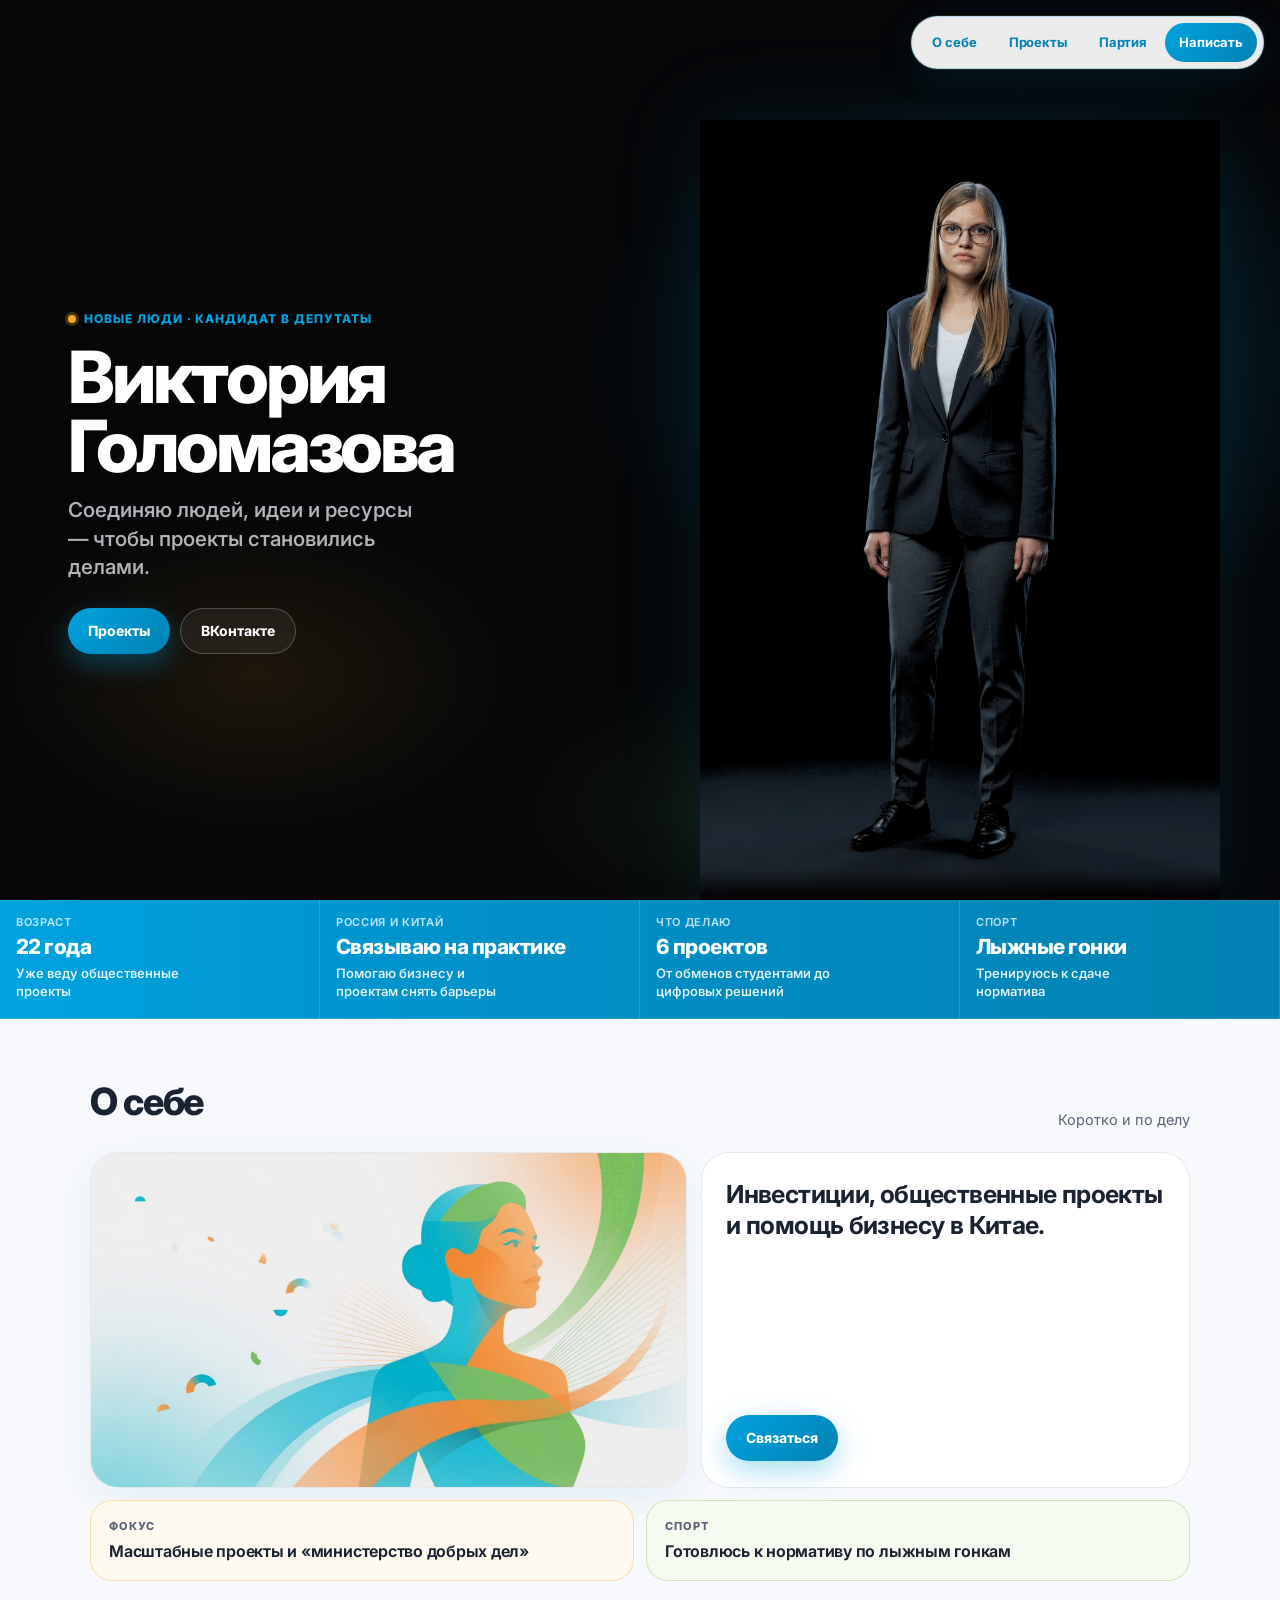
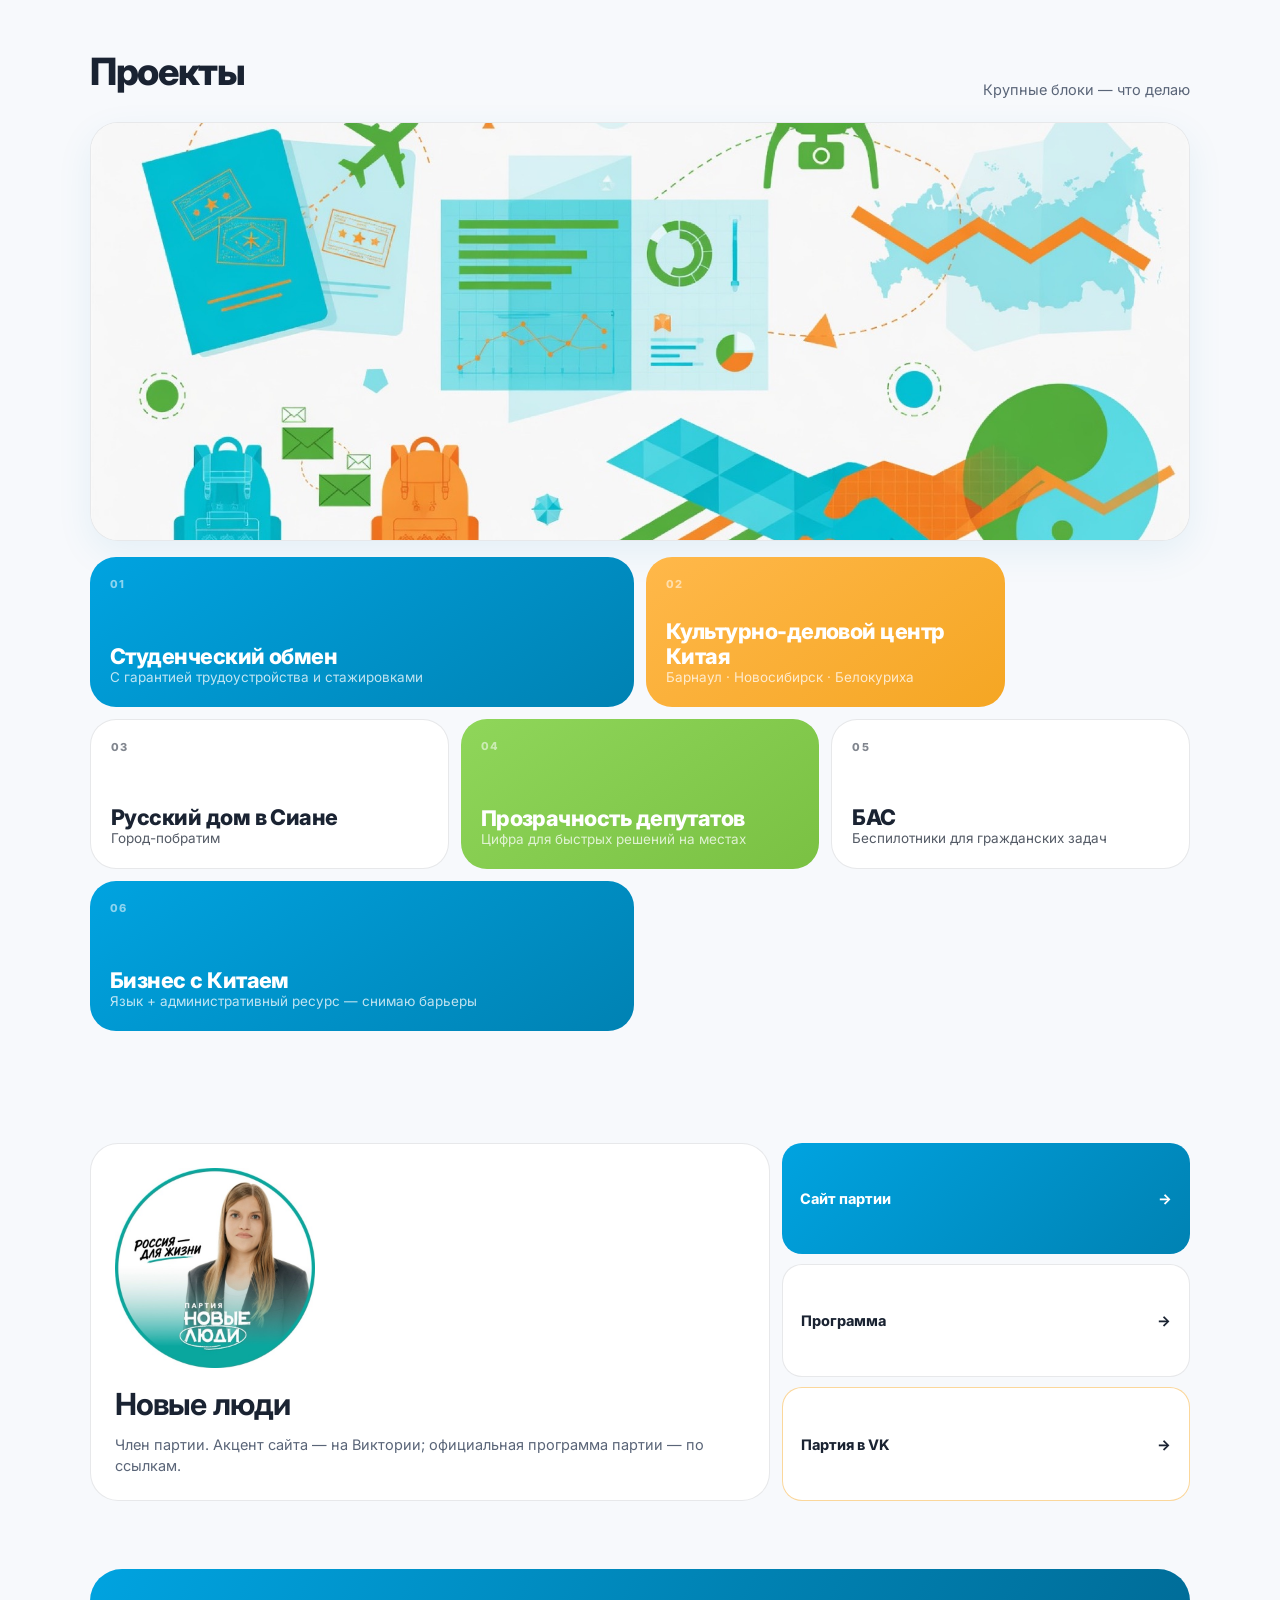
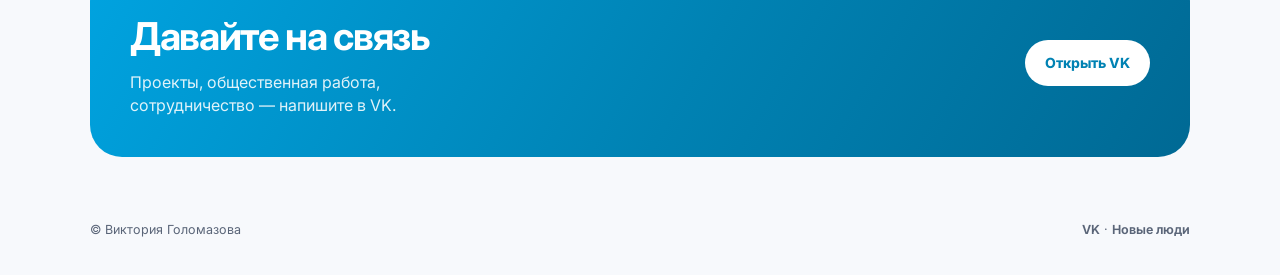
==== index.html @ 037d5257 "Replace AI portrait with real cropped photo on black Use the original studio shot, cut to upper body" ====
<!DOCTYPE html>
<html lang="ru">
<head>
  <meta charset="UTF-8" />
  <meta name="viewport" content="width=device-width, initial-scale=1, viewport-fit=cover" />
  <title>Виктория Голомазова</title>
  <meta name="description" content="Виктория Голомазова — общественный деятель, член партии «Новые люди», кандидат в депутаты." />
  <meta name="theme-color" content="#050608" />
  <link rel="canonical" href="https://whitensk1.github.io/golomazova/" />
  <meta property="og:title" content="Виктория Голомазова" />
  <meta property="og:image" content="media/photos/portrait-black.jpg" />
  <link rel="preconnect" href="https://fonts.googleapis.com" />
  <link rel="preconnect" href="https://fonts.gstatic.com" crossorigin />
  <link href="https://fonts.googleapis.com/css2?family=Inter:wght@500;600;700;800&display=swap" rel="stylesheet" />
  <link rel="stylesheet" href="css/styles.css?v=party10" />
</head>
<body>
  <a class="skip" href="#main">К содержанию</a>

  <!-- Меню справа, без фамилии, цвета партии -->
  <nav class="nav" aria-label="Разделы">
    <a href="#about">О себе</a>
    <a href="#projects">Проекты</a>
    <a href="#party">Партия</a>
    <a class="is-accent" href="https://vk.ru/vic_project" target="_blank" rel="noopener">Написать</a>
  </nav>

  <main id="main">
    <section class="hero" id="top">
      <!-- Текст слева -->
      <div class="hero-copy" data-parallax="copy">
        <p class="hero-kicker"><span class="dot" aria-hidden="true"></span> Новые люди · кандидат в депутаты</p>
        <h1>Виктория<br />Голомазова</h1>
        <p class="hero-one">Соединяю людей, идеи и ресурсы — чтобы проекты становились делами.</p>
        <div class="hero-actions">
          <a class="btn btn-primary" href="#projects">Проекты</a>
          <a class="btn btn-ghost" href="https://vk.ru/vic_project" target="_blank" rel="noopener">ВКонтакте</a>
        </div>
      </div>

      <!-- Крупный портрет справа на чёрном -->
      <div class="hero-figure" data-parallax="figure">
        <img
          src="media/photos/portrait-black.jpg?v=real1"
          alt="Виктория Голомазова"
          width="1000"
          height="1023"
          fetchpriority="high"
          decoding="async"
        />
      </div>
    </section>

    <div class="strip" aria-label="Коротко о Виктории">
      <div class="strip-item">
        <span class="strip-label">Возраст</span>
        <b>22 года</b>
        <span>Уже веду общественные проекты</span>
      </div>
      <div class="strip-item">
        <span class="strip-label">Россия и Китай</span>
        <b>Связываю на практике</b>
        <span>Помогаю бизнесу и проектам снять барьеры</span>
      </div>
      <div class="strip-item">
        <span class="strip-label">Что делаю</span>
        <b>6 проектов</b>
        <span>От обменов студентами до цифровых решений</span>
      </div>
      <div class="strip-item">
        <span class="strip-label">Спорт</span>
        <b>Лыжные гонки</b>
        <span>Тренируюсь к сдаче норматива</span>
      </div>
    </div>

    <section class="section" id="about">
      <div class="container">
        <div class="section-head">
          <h2>О себе</h2>
          <p>Коротко и по делу</p>
        </div>
        <div class="about-grid">
          <div class="about-visual">
            <img src="media/illustrations/about.jpg?v=2" alt="" width="1600" height="900" loading="lazy" decoding="async" />
          </div>
          <div class="about-main">
            <p>Инвестиции, общественные проекты и помощь бизнесу в Китае.</p>
            <a class="btn btn-primary" style="align-self:flex-start" href="#contact">Связаться</a>
          </div>
        </div>
        <div class="about-side">
          <div class="pill-card orange">
            <h3>Фокус</h3>
            <p>Масштабные проекты и «министерство добрых дел»</p>
          </div>
          <div class="pill-card green">
            <h3>Спорт</h3>
            <p>Готовлюсь к нормативу по лыжным гонкам</p>
          </div>
        </div>
      </div>
    </section>

    <section class="section" id="projects" style="padding-top:8px">
      <div class="container">
        <div class="section-head">
          <h2>Проекты</h2>
          <p>Крупные блоки — что делаю</p>
        </div>
        <div class="projects-visual">
          <img src="media/illustrations/projects.jpg?v=2" alt="" width="1600" height="700" loading="lazy" decoding="async" />
        </div>
        <div class="bento">
          <article class="tile wide blue">
            <div class="n">01</div>
            <div>
              <h3>Студенческий обмен</h3>
              <p>С гарантией трудоустройства и стажировками</p>
            </div>
          </article>
          <article class="tile orange">
            <div class="n">02</div>
            <div>
              <h3>Культурно-деловой центр Китая</h3>
              <p>Барнаул · Новосибирск · Белокуриха</p>
            </div>
          </article>
          <article class="tile">
            <div class="n">03</div>
            <div>
              <h3>Русский дом в Сиане</h3>
              <p>Город-побратим</p>
            </div>
          </article>
          <article class="tile green">
            <div class="n">04</div>
            <div>
              <h3>Прозрачность депутатов</h3>
              <p>Цифра для быстрых решений на местах</p>
            </div>
          </article>
          <article class="tile">
            <div class="n">05</div>
            <div>
              <h3>БАС</h3>
              <p>Беспилотники для гражданских задач</p>
            </div>
          </article>
          <article class="tile wide blue">
            <div class="n">06</div>
            <div>
              <h3>Бизнес с Китаем</h3>
              <p>Язык + административный ресурс — снимаю барьеры</p>
            </div>
          </article>
        </div>
      </div>
    </section>

    <section class="section" id="party">
      <div class="container party-row">
        <div class="party-card">
          <img class="party-logo" src="media/brand/newpeople-logo.jpg" alt="Логотип партии «Новые люди»" width="280" height="160" loading="lazy" />
          <h2>Новые люди</h2>
          <p>Член партии. Акцент сайта — на Виктории; официальная программа партии — по ссылкам.</p>
        </div>
        <div class="party-links">
          <a href="https://newpeople.ru/" target="_blank" rel="noopener">Сайт партии <span>→</span></a>
          <a class="soft" href="https://newpeople.ru/program" target="_blank" rel="noopener">Программа <span>→</span></a>
          <a class="soft orange-edge" href="https://vk.ru/party.newpeople" target="_blank" rel="noopener">Партия в VK <span>→</span></a>
        </div>
      </div>
    </section>

    <section class="contact" id="contact">
      <div class="container">
        <div class="contact-card">
          <div>
            <h2>Давайте на связь</h2>
            <p>Проекты, общественная работа, сотрудничество — напишите в VK.</p>
          </div>
          <a class="btn btn-ghost" href="https://vk.ru/vic_project" target="_blank" rel="noopener">Открыть VK</a>
        </div>
      </div>
    </section>
  </main>

  <footer class="foot">
    <div class="foot-inner">
      <div>© Виктория Голомазова</div>
      <div>
        <a href="https://vk.ru/vic_project" target="_blank" rel="noopener">VK</a>
        ·
        <a href="https://newpeople.ru/" target="_blank" rel="noopener">Новые люди</a>
      </div>
    </div>
  </footer>

  <script src="js/parallax.js?v=1" defer></script>
</body>
</html>
---- css/styles.css ----
/* Victoria Golomazova — New People colors, object hero + parallax */
:root {
  --np-blue: #00a3e0;
  --np-blue-deep: #0082b3;
  --np-orange: #f5a623;
  --np-green: #7ac143;
  --np-ink: #1a2332;
  --bg: #f7f9fc;
  --surface: #ffffff;
  --muted: #5a6578;
  --line: rgba(26, 35, 50, 0.1);
  --font: "Inter", system-ui, -apple-system, sans-serif;
  --ease: cubic-bezier(0.22, 1, 0.36, 1);
  --max: 1100px;
  --hero-max: 1200px;   /* после этой ширины hero-контент не растягивается */
  --portrait-w: 560px;  /* потолок портрета — крупный поясной кадр справа */
  --hero-ink: #f4f7fb;
  --hero-muted: rgba(244, 247, 251, 0.72);
  --nav-h: 56px;
}

* { box-sizing: border-box; }
html { scroll-behavior: auto; }
body {
  margin: 0;
  font-family: var(--font);
  color: var(--np-ink);
  background: var(--bg);
  line-height: 1.45;
  -webkit-font-smoothing: antialiased;
  overflow-x: hidden;
}
a { color: inherit; text-decoration: none; }
img { display: block; max-width: 100%; }
button { font: inherit; border: 0; background: none; cursor: pointer; }

.skip {
  position: absolute; left: -9999px; z-index: 100;
  padding: 10px 14px; background: #000; color: #fff;
}
.skip:focus { left: 8px; top: 8px; }

/* —— Nav: right-floating, party colors, no surname —— */
.nav {
  position: fixed;
  top: max(16px, env(safe-area-inset-top));
  right: max(16px, env(safe-area-inset-right));
  left: auto;
  z-index: 60;
  display: flex;
  align-items: center;
  gap: 4px;
  padding: 6px;
  border-radius: 999px;
  background: rgba(255, 255, 255, 0.92);
  border: 1px solid rgba(0, 163, 224, 0.25);
  box-shadow:
    0 10px 36px rgba(0, 130, 179, 0.14),
    0 0 0 1px rgba(245, 166, 35, 0.12);
  backdrop-filter: blur(14px);
  -webkit-backdrop-filter: blur(14px);
}
.nav a {
  font-size: 13px;
  font-weight: 700;
  letter-spacing: -0.01em;
  padding: 10px 14px;
  border-radius: 999px;
  color: var(--np-blue-deep);
  transition: background 0.2s, color 0.2s;
}
.nav a:hover {
  background: rgba(0, 163, 224, 0.12);
  color: var(--np-ink);
}
.nav a.is-accent {
  background: linear-gradient(135deg, var(--np-blue) 0%, var(--np-blue-deep) 100%);
  color: #fff;
}
.nav a.is-accent:hover { filter: brightness(1.05); color: #fff; }
@media (max-width: 520px) {
  .nav { right: 10px; left: 10px; justify-content: center; }
  .nav a { padding: 10px 12px; font-size: 12.5px; }
}

/* —— Hero: text LEFT + large black-studio portrait RIGHT —— */
.hero {
  position: relative;
  min-height: 100svh;
  min-height: 100dvh;
  display: grid;
  grid-template-columns: minmax(0, 1fr) minmax(0, var(--portrait-w));
  grid-template-areas: "copy figure";
  align-items: end;
  column-gap: clamp(16px, 3vw, 40px);
  padding-top: calc(var(--nav-h) + 28px);
  padding-bottom: 0;
  padding-left: max(
    20px,
    env(safe-area-inset-left),
    calc((100vw - var(--hero-max)) / 2 + 28px)
  );
  padding-right: max(
    0px,
    env(safe-area-inset-right),
    calc((100vw - var(--hero-max)) / 2)
  );
  overflow: hidden;
  color: var(--hero-ink);
  background:
    radial-gradient(ellipse 55% 50% at 78% 40%, rgba(0, 163, 224, 0.18), transparent 60%),
    radial-gradient(ellipse 40% 35% at 20% 75%, rgba(245, 166, 35, 0.1), transparent 55%),
    radial-gradient(ellipse 35% 30% at 55% 90%, rgba(122, 193, 67, 0.07), transparent 50%),
    #050608;
}
@media (max-width: 860px) {
  .hero {
    grid-template-columns: 1fr;
    grid-template-areas:
      "figure"
      "copy";
    align-items: start;
    min-height: auto;
    padding-top: calc(var(--nav-h) + 20px);
    padding-left: max(16px, env(safe-area-inset-left));
    padding-right: max(16px, env(safe-area-inset-right));
    padding-bottom: 0;
  }
}

.hero-figure {
  grid-area: figure;
  position: relative;
  z-index: 2;
  justify-self: end;
  align-self: end;
  width: var(--portrait-w);
  max-width: 100%;
  will-change: transform;
  pointer-events: none;
}
.hero-figure::before {
  content: "";
  position: absolute;
  left: 50%;
  top: 42%;
  width: 70%;
  height: 55%;
  transform: translate(-50%, -50%);
  background: radial-gradient(ellipse at center, rgba(0, 163, 224, 0.35), transparent 70%);
  filter: blur(28px);
  z-index: -1;
  pointer-events: none;
}
.hero-figure img {
  width: 100%;
  max-width: var(--portrait-w);
  height: auto;
  max-height: min(88svh, 780px);
  object-fit: contain;
  object-position: center bottom;
  filter: drop-shadow(0 0 40px rgba(0, 163, 224, 0.12));
}
@media (max-width: 860px) {
  .hero-figure {
    width: min(440px, 92vw);
    max-width: min(440px, 92vw);
    margin: 0 auto;
    justify-self: center;
  }
  .hero-figure img { max-height: min(58svh, 520px); }
}

.hero-copy {
  grid-area: copy;
  position: relative;
  z-index: 3;
  align-self: center;
  padding: 24px 8px 48px 0;
  will-change: transform, opacity;
  max-width: 460px;
}
@media (max-width: 860px) {
  .hero-copy {
    max-width: none;
    text-align: center;
    margin: 0 auto;
    padding: 8px 8px 28px;
  }
  .hero-actions { justify-content: center; }
}
.hero-kicker {
  margin: 0 0 14px;
  display: inline-flex;
  align-items: center;
  gap: 8px;
  font-size: 12px;
  font-weight: 800;
  letter-spacing: 0.08em;
  text-transform: uppercase;
  color: var(--np-blue);
}
.hero-kicker .dot {
  width: 8px; height: 8px; border-radius: 50%;
  background: var(--np-orange);
  box-shadow: 0 0 0 3px rgba(245, 166, 35, 0.28);
}
.hero h1 {
  margin: 0;
  font-size: clamp(2.7rem, 6.5vw, 4.5rem);
  font-weight: 800;
  letter-spacing: -0.045em;
  line-height: 0.96;
  color: #fff;
}
.hero-one {
  margin: 16px 0 0;
  font-size: clamp(1.05rem, 2.1vw, 1.28rem);
  font-weight: 550;
  line-height: 1.4;
  color: var(--hero-muted);
  max-width: 28ch;
}
@media (max-width: 860px) {
  .hero-one { margin-left: auto; margin-right: auto; }
}
.hero-actions {
  display: flex;
  flex-wrap: wrap;
  gap: 10px;
  margin-top: 26px;
}
.btn {
  display: inline-flex;
  align-items: center;
  justify-content: center;
  min-height: 46px;
  padding: 0 20px;
  border-radius: 999px;
  font-weight: 750;
  font-size: 14px;
}
.btn-primary {
  background: linear-gradient(135deg, var(--np-blue), var(--np-blue-deep));
  color: #fff;
  box-shadow: 0 10px 28px rgba(0, 163, 224, 0.35);
}
.btn-ghost {
  background: rgba(255, 255, 255, 0.06);
  border: 1px solid rgba(255, 255, 255, 0.22);
  color: #fff;
}
.btn-ghost:hover {
  background: rgba(255, 255, 255, 0.12);
}
.btn-orange {
  background: var(--np-orange);
  color: #fff;
}

/* strip */
.strip {
  display: grid;
  grid-template-columns: repeat(4, 1fr);
  background: linear-gradient(90deg, var(--np-blue) 0%, #0090c8 40%, var(--np-blue-deep) 100%);
  color: #fff;
}
@media (max-width: 720px) { .strip { grid-template-columns: 1fr 1fr; } }
.strip-item {
  padding: 16px 16px 18px;
  border-right: 1px solid rgba(255,255,255,0.15);
  border-bottom: 1px solid rgba(255,255,255,0.12);
}
.strip-label {
  display: block;
  font-size: 11px;
  font-weight: 650;
  letter-spacing: 0.06em;
  text-transform: uppercase;
  opacity: 0.72;
  margin-bottom: 6px;
  line-height: 1.2;
}
.strip-item b {
  display: block;
  font-size: clamp(1.05rem, 2.2vw, 1.3rem);
  font-weight: 800;
  letter-spacing: -0.025em;
  line-height: 1.2;
  margin-bottom: 5px;
}
.strip-item > span:not(.strip-label) {
  display: block;
  font-size: 13px;
  opacity: 0.9;
  font-weight: 550;
  line-height: 1.35;
  max-width: 24ch;
}

.section { padding: 56px 0; }
.container { width: min(var(--max), calc(100% - 32px)); margin: 0 auto; }
.section-head {
  display: flex; flex-wrap: wrap; align-items: end;
  justify-content: space-between; gap: 12px; margin-bottom: 22px;
}
.section-head h2 {
  margin: 0;
  font-size: clamp(1.7rem, 4vw, 2.35rem);
  font-weight: 800;
  letter-spacing: -0.035em;
}
.section-head p { margin: 0; color: var(--muted); font-size: 14.5px; max-width: 26ch; }

/* About with illustration */
.about-grid {
  display: grid;
  grid-template-columns: 1.1fr 0.9fr;
  gap: 14px;
  align-items: stretch;
}
@media (max-width: 800px) { .about-grid { grid-template-columns: 1fr; } }
.about-visual {
  border-radius: 28px;
  overflow: hidden;
  border: 1px solid var(--line);
  background: #fff;
  min-height: 280px;
  box-shadow: 0 12px 36px rgba(0, 130, 179, 0.08);
}
.about-visual img {
  width: 100%;
  height: 100%;
  object-fit: cover;
  min-height: 280px;
}
.about-main {
  background: #fff;
  border-radius: 28px;
  padding: 26px 24px;
  border: 1px solid var(--line);
  display: flex;
  flex-direction: column;
  justify-content: space-between;
  gap: 20px;
}
.about-main p {
  margin: 0;
  font-size: clamp(1.2rem, 2.6vw, 1.55rem);
  font-weight: 700;
  letter-spacing: -0.025em;
  line-height: 1.25;
}
.about-side {
  display: grid;
  grid-template-columns: 1fr 1fr;
  gap: 12px;
  margin-top: 12px;
}
@media (max-width: 560px) { .about-side { grid-template-columns: 1fr; } }
.pill-card {
  background: #fff;
  border: 1px solid var(--line);
  border-radius: 22px;
  padding: 18px;
}
.pill-card.orange { border-color: rgba(245, 166, 35, 0.35); background: #fffaf0; }
.pill-card.green { border-color: rgba(122, 193, 67, 0.35); background: #f5fbf0; }
.pill-card h3 {
  margin: 0 0 6px;
  font-size: 11px;
  font-weight: 800;
  letter-spacing: 0.1em;
  text-transform: uppercase;
  color: var(--muted);
}
.pill-card p {
  margin: 0;
  font-size: 1rem;
  font-weight: 650;
  letter-spacing: -0.015em;
  line-height: 1.3;
}

/* Projects */
.projects-visual {
  border-radius: 28px;
  overflow: hidden;
  margin-bottom: 16px;
  border: 1px solid var(--line);
  aspect-ratio: 21 / 8;
  background: #fff;
  box-shadow: 0 12px 36px rgba(0, 130, 179, 0.08);
}
@media (max-width: 640px) {
  .projects-visual { aspect-ratio: 16 / 9; }
}
.projects-visual img {
  width: 100%;
  height: 100%;
  object-fit: cover;
}
.bento {
  display: grid;
  grid-template-columns: repeat(6, 1fr);
  gap: 12px;
}
.tile {
  grid-column: span 2;
  border-radius: 26px;
  padding: 20px;
  background: #fff;
  border: 1px solid var(--line);
  min-height: 150px;
  display: flex;
  flex-direction: column;
  justify-content: space-between;
  gap: 12px;
  transition: transform 0.25s var(--ease), box-shadow 0.25s;
}
.tile:hover {
  transform: translateY(-3px);
  box-shadow: 0 14px 36px rgba(0, 130, 179, 0.1);
}
.tile.wide { grid-column: span 3; }
.tile.blue {
  background: linear-gradient(145deg, var(--np-blue), var(--np-blue-deep));
  color: #fff; border: 0;
}
.tile.orange {
  background: linear-gradient(145deg, #ffb84a, var(--np-orange));
  color: #fff; border: 0;
}
.tile.green {
  background: linear-gradient(145deg, #8fd65a, var(--np-green));
  color: #fff; border: 0;
}
.tile .n {
  font-size: 11px; font-weight: 800; letter-spacing: 0.12em; opacity: 0.55;
}
.tile h3 {
  margin: 0;
  font-size: clamp(1.1rem, 2vw, 1.35rem);
  font-weight: 800;
  letter-spacing: -0.025em;
  line-height: 1.15;
}
.tile p { margin: 0; font-size: 13.5px; opacity: 0.75; line-height: 1.35; }
@media (max-width: 860px) {
  .bento { grid-template-columns: 1fr 1fr; }
  .tile, .tile.wide { grid-column: span 1; }
}
@media (max-width: 520px) {
  .bento { grid-template-columns: 1fr; }
}

/* Party */
.party-row {
  display: grid;
  grid-template-columns: 1.25fr 0.75fr;
  gap: 12px;
}
@media (max-width: 720px) { .party-row { grid-template-columns: 1fr; } }
.party-card {
  background: #fff;
  border-radius: 28px;
  border: 1px solid var(--line);
  padding: 24px;
}
.party-logo {
  width: min(200px, 65%);
  height: auto;
  margin: 0 0 14px;
}
.party-card h2 {
  margin: 0 0 8px;
  font-size: clamp(1.45rem, 3vw, 1.9rem);
  letter-spacing: -0.03em;
}
.party-card p { margin: 0; color: var(--muted); font-size: 14.5px; }
.party-links { display: grid; gap: 10px; }
.party-links a {
  display: flex;
  align-items: center;
  justify-content: space-between;
  padding: 16px 18px;
  border-radius: 20px;
  font-weight: 750;
  font-size: 14.5px;
  background: linear-gradient(135deg, var(--np-blue), var(--np-blue-deep));
  color: #fff;
}
.party-links a.soft {
  background: #fff;
  color: var(--np-ink);
  border: 1px solid var(--line);
}
.party-links a.soft.orange-edge {
  border-color: rgba(245, 166, 35, 0.45);
}

.contact { padding: 12px 0 64px; }
.contact-card {
  border-radius: 32px;
  padding: clamp(26px, 4vw, 40px);
  background: linear-gradient(120deg, var(--np-blue) 0%, var(--np-blue-deep) 55%, #006994 100%);
  color: #fff;
  display: flex;
  flex-wrap: wrap;
  align-items: center;
  justify-content: space-between;
  gap: 16px;
}
.contact-card h2 {
  margin: 0 0 6px;
  font-size: clamp(1.7rem, 3.5vw, 2.4rem);
  letter-spacing: -0.035em;
}
.contact-card p { margin: 0; opacity: 0.88; max-width: 34ch; }
.contact-card .btn-ghost {
  background: #fff;
  color: var(--np-blue-deep);
  border: 0;
}

.foot {
  padding: 0 0 36px;
  color: var(--muted);
  font-size: 12.5px;
}
.foot-inner {
  width: min(var(--max), calc(100% - 32px));
  margin: 0 auto;
  display: flex;
  flex-wrap: wrap;
  gap: 10px 18px;
  justify-content: space-between;
}
.foot a { font-weight: 650; color: var(--muted); }
.foot a:hover { color: var(--np-blue-deep); }
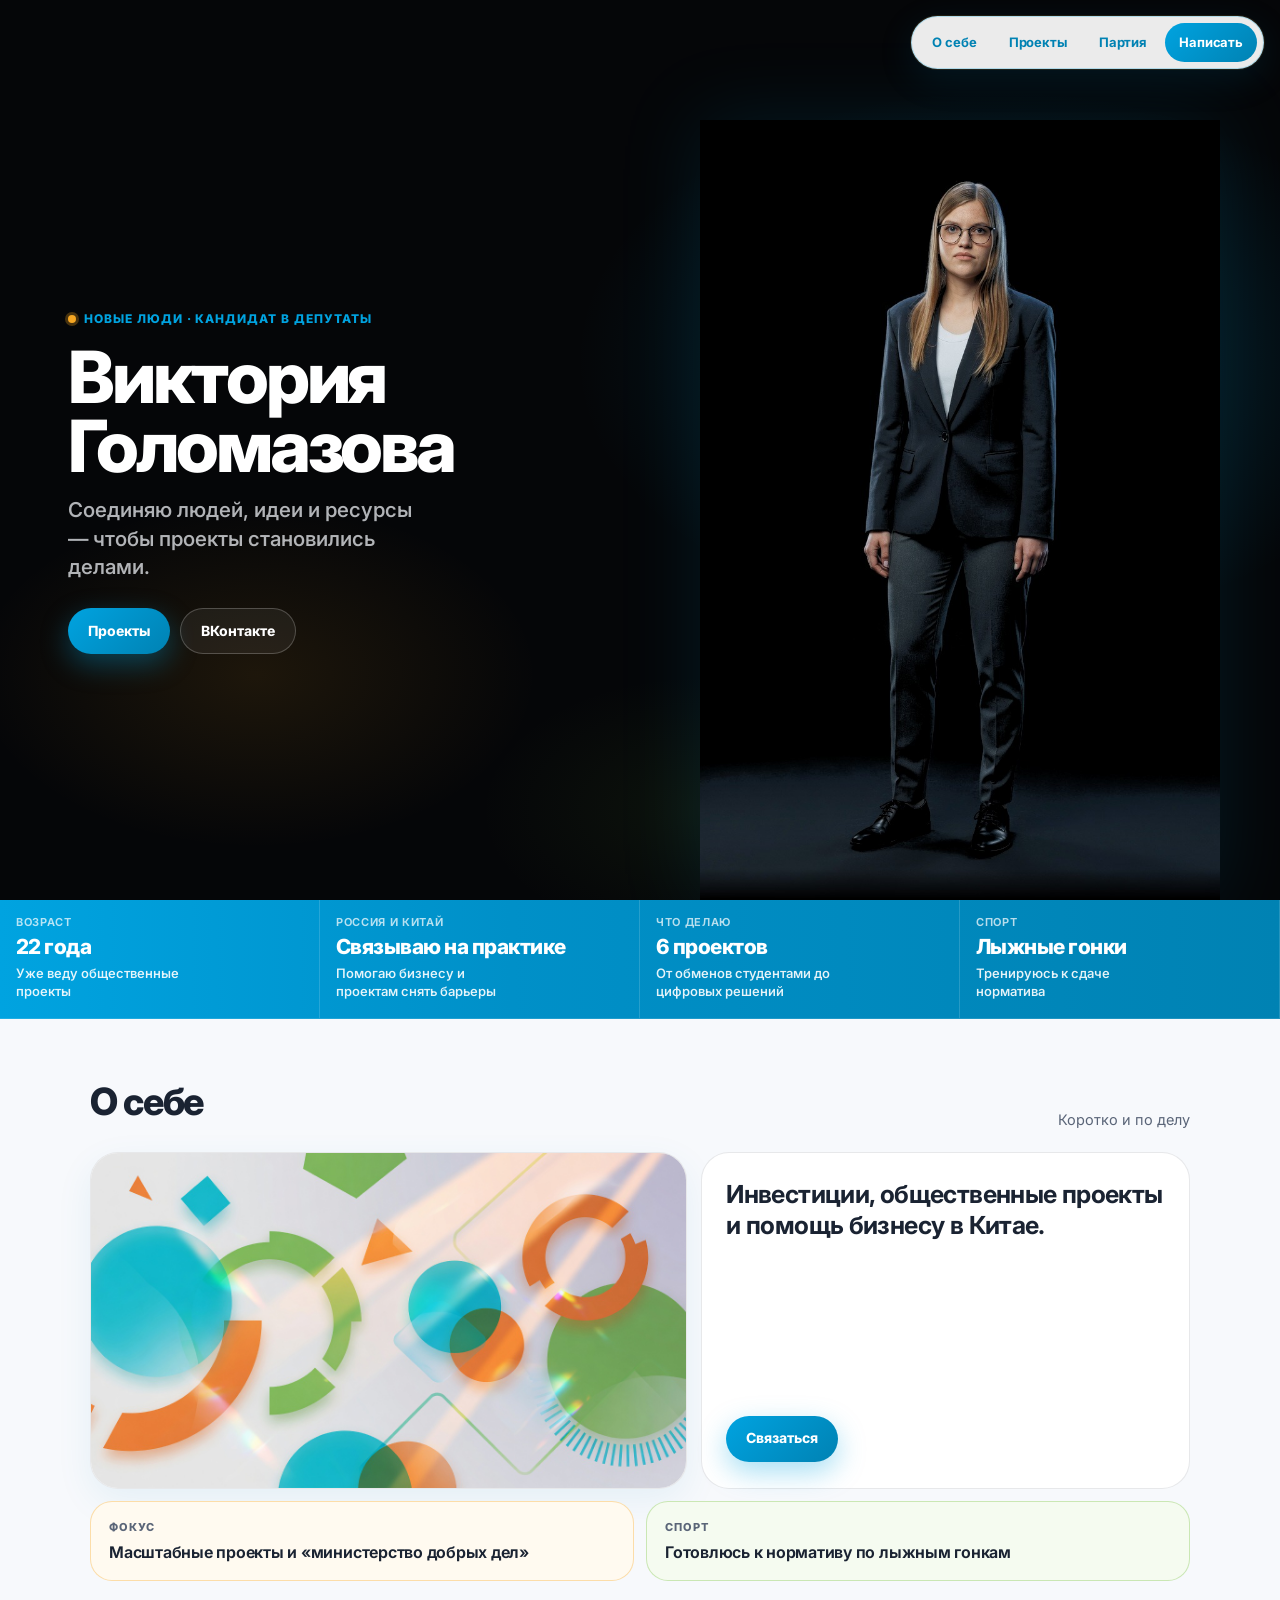
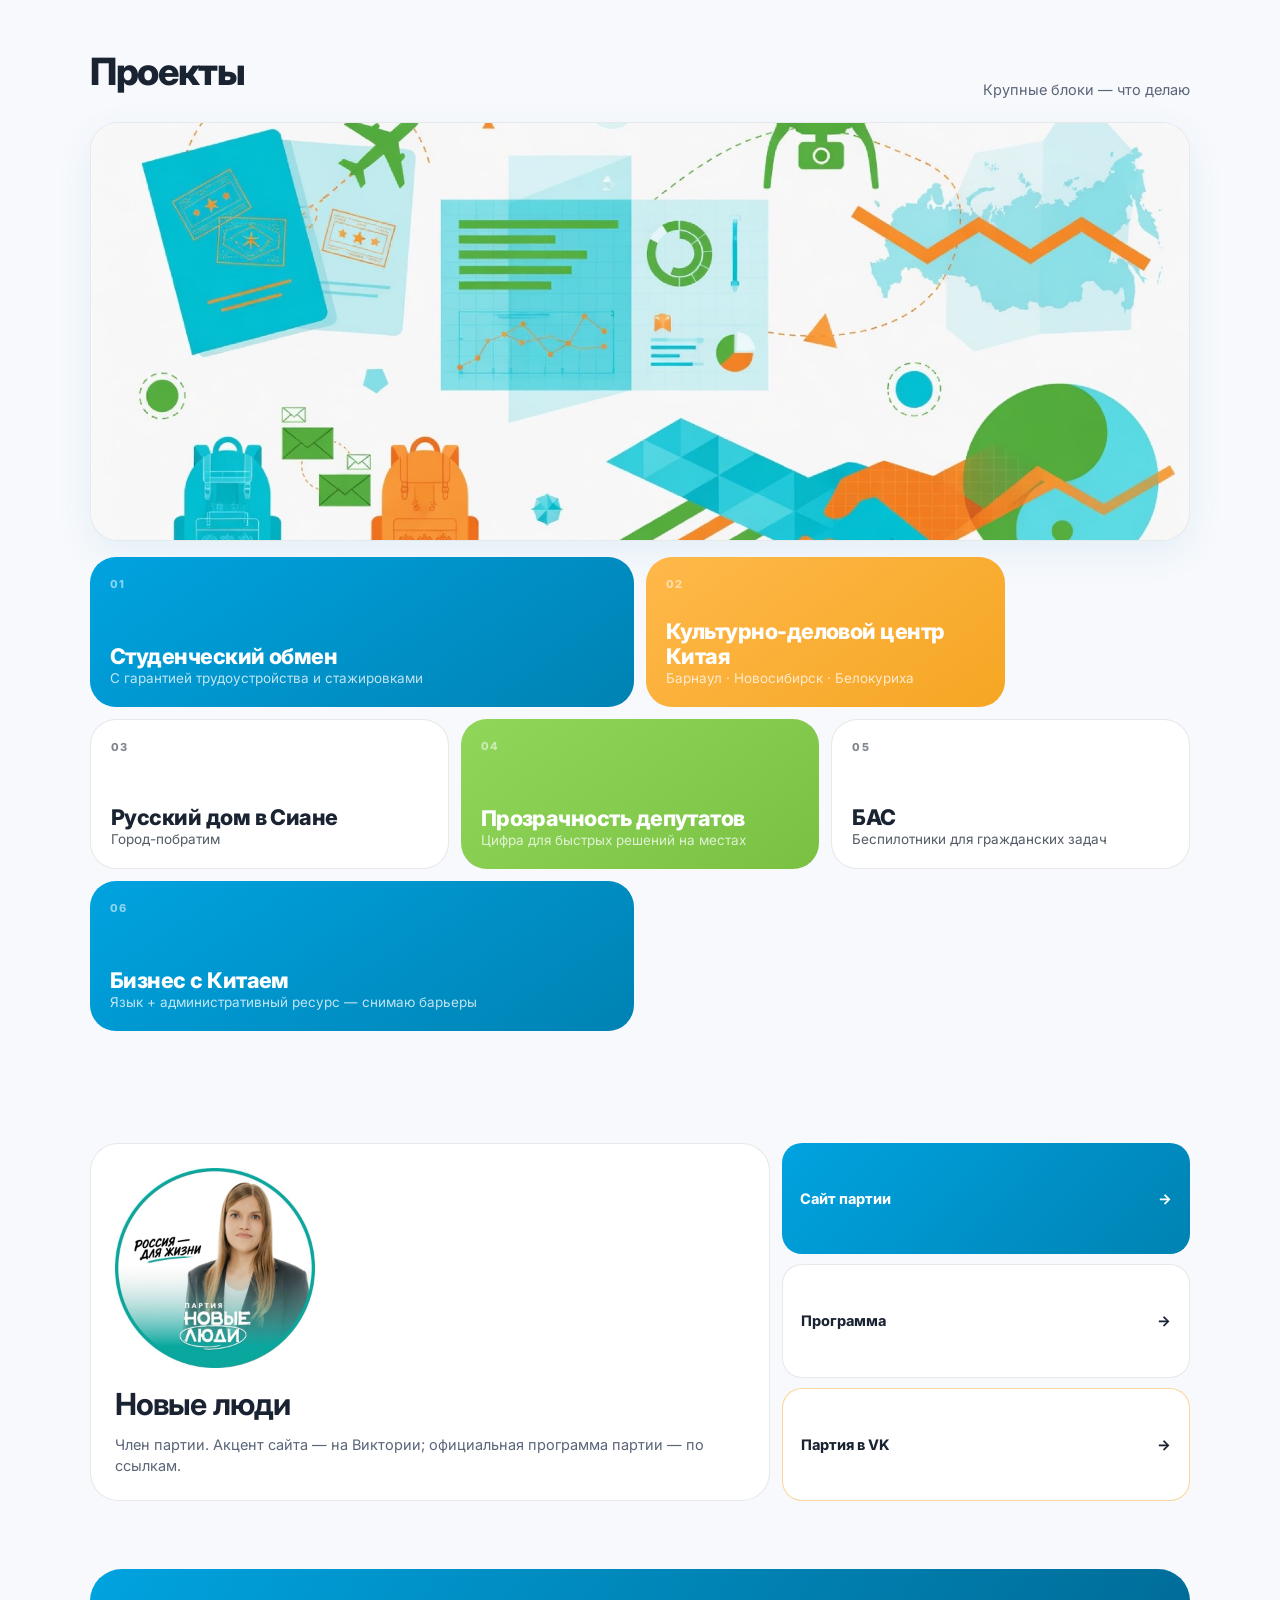
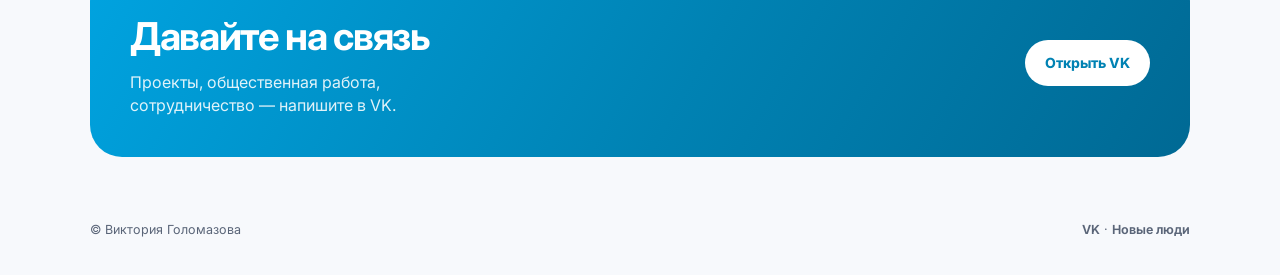
==== commit 4872c93b: "Swap About illustration for abstract party-color graphic Replace the figurative about image with a g" ====
--- a/index.html
+++ b/index.html
@@ -82,7 +82,7 @@
         </div>
         <div class="about-grid">
           <div class="about-visual">
-            <img src="media/illustrations/about.jpg?v=2" alt="" width="1600" height="900" loading="lazy" decoding="async" />
+            <img src="media/illustrations/about.jpg?v=3" alt="" width="1280" height="720" loading="lazy" decoding="async" />
           </div>
           <div class="about-main">
             <p>Инвестиции, общественные проекты и помощь бизнесу в Китае.</p>
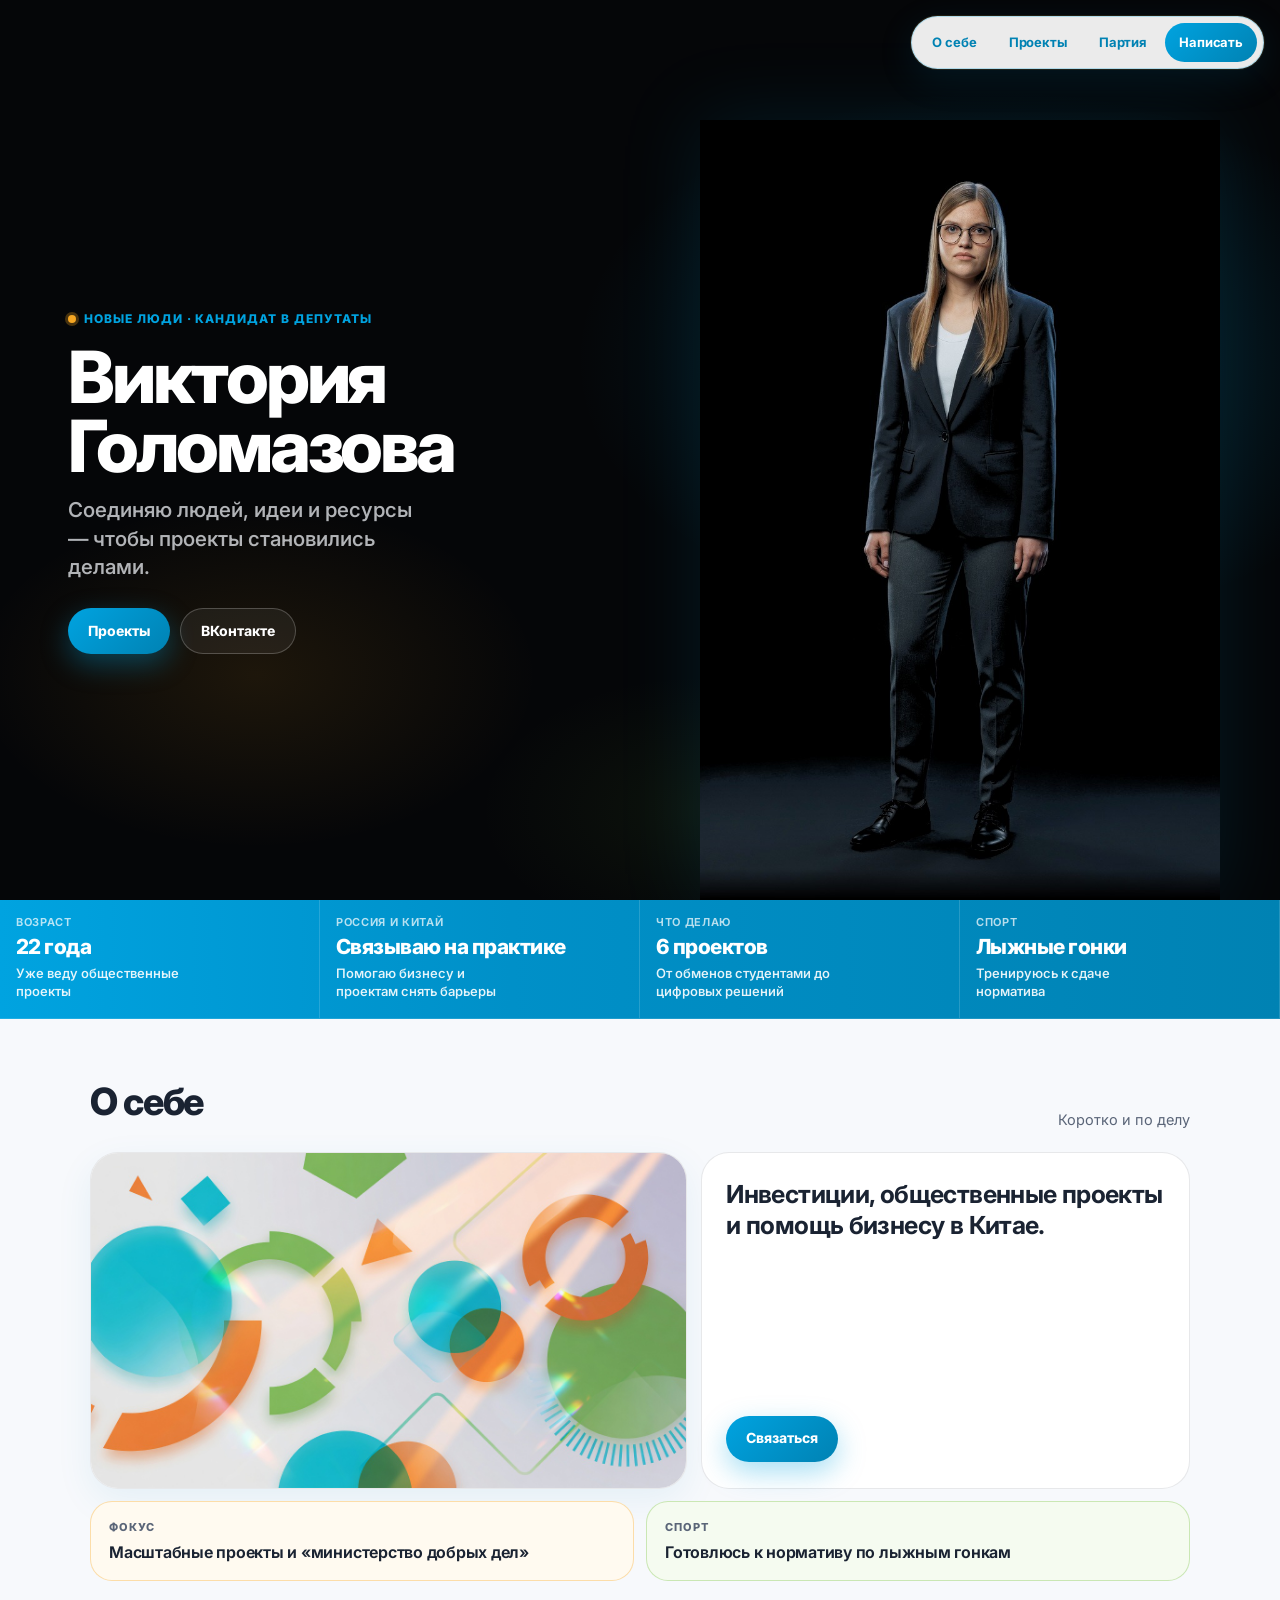
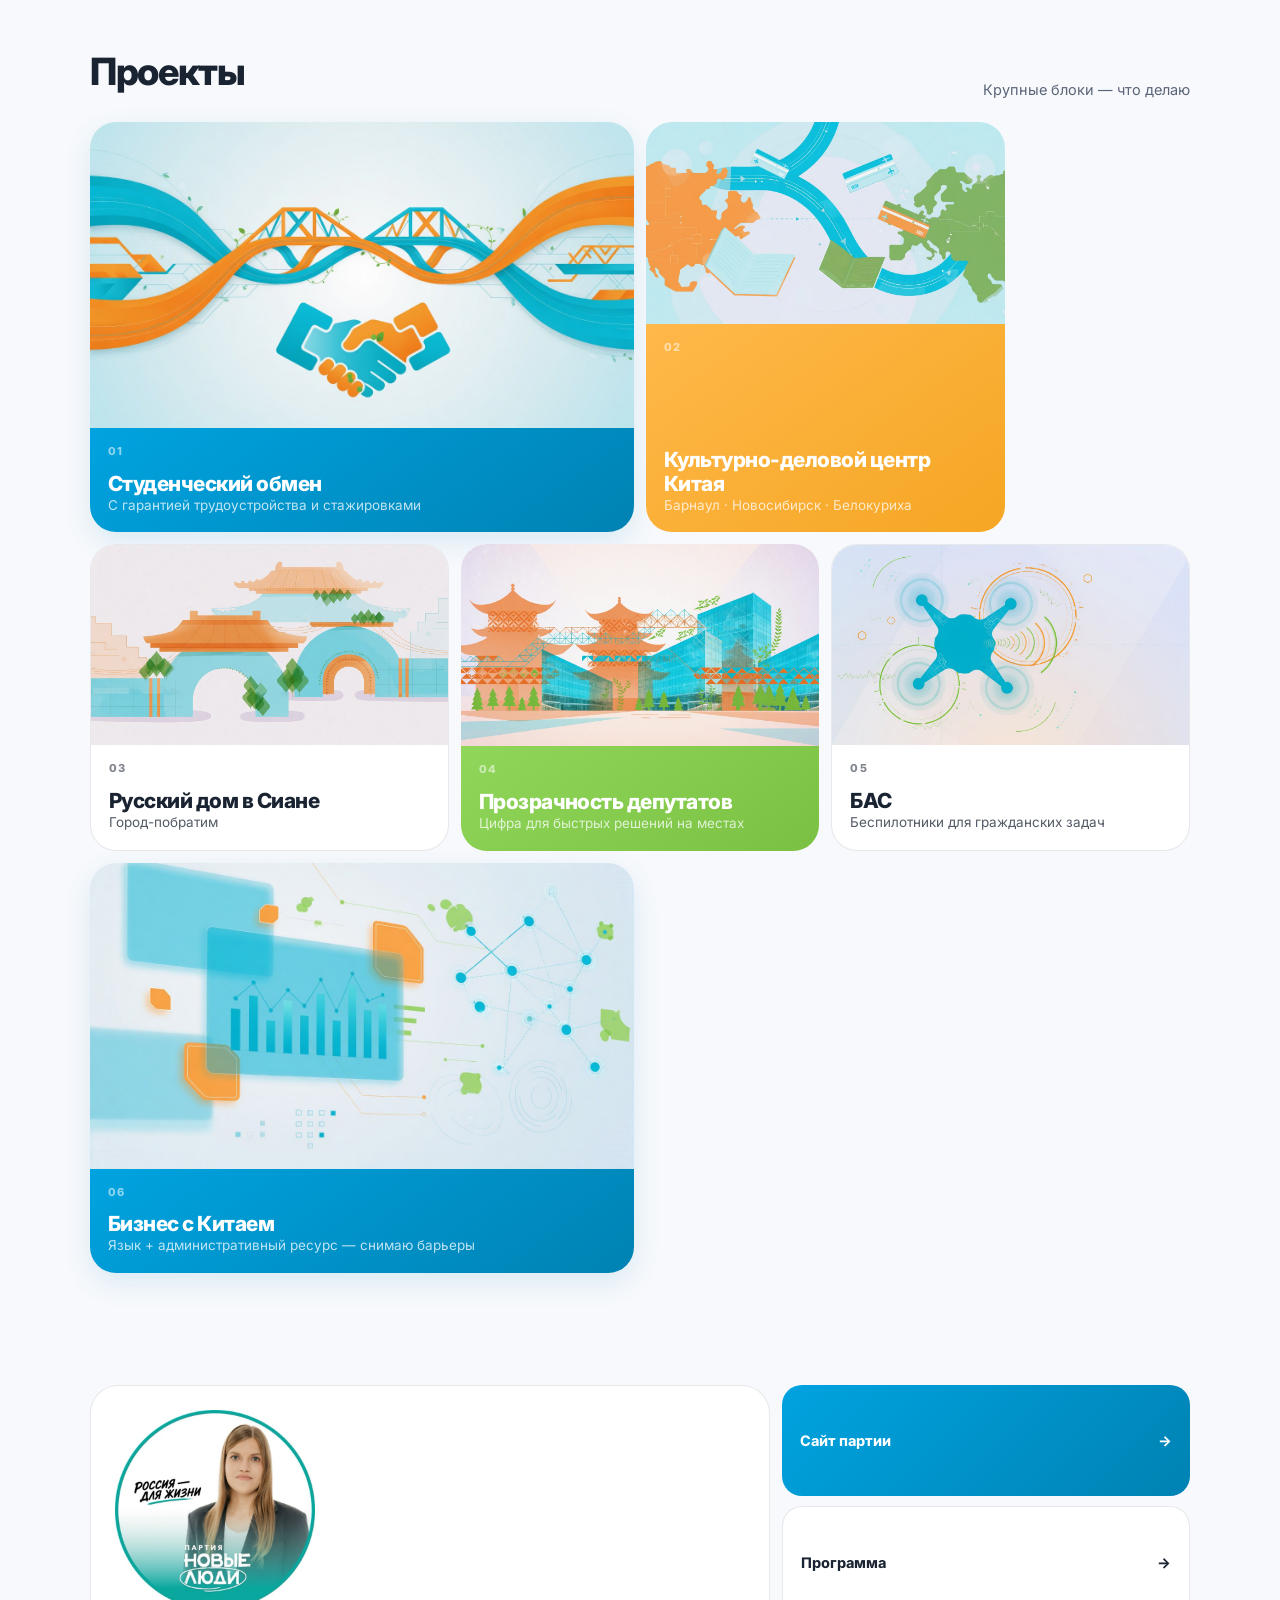
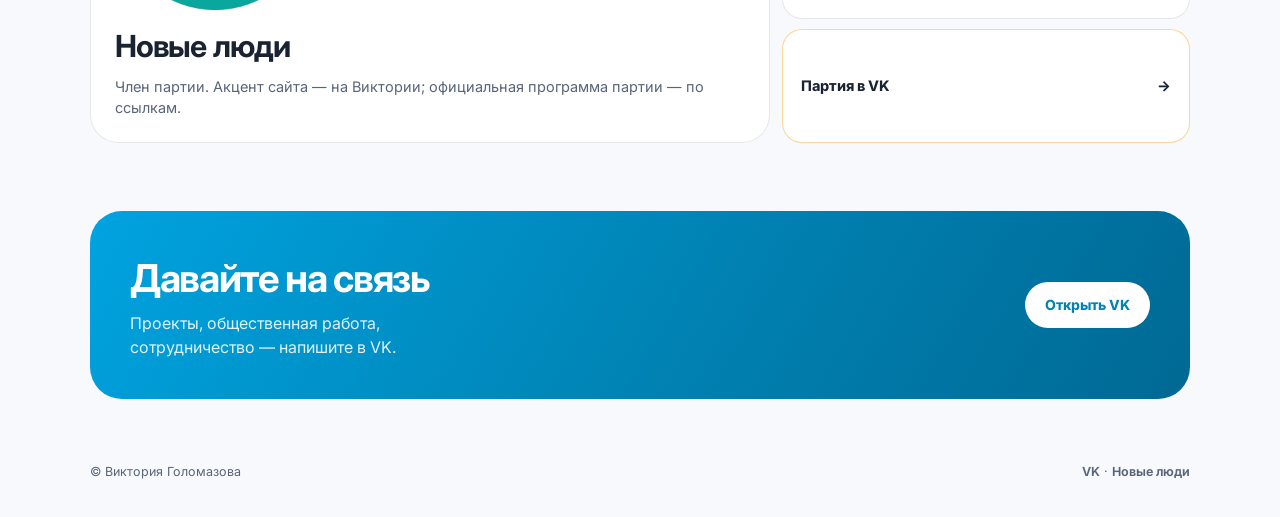
==== commit a1d90de6: "Add per-project illustrations on the bento tiles Each of the six project cards now has a matching ab" ====
--- a/index.html
+++ b/index.html
@@ -12,7 +12,7 @@
   <link rel="preconnect" href="https://fonts.googleapis.com" />
   <link rel="preconnect" href="https://fonts.gstatic.com" crossorigin />
   <link href="https://fonts.googleapis.com/css2?family=Inter:wght@500;600;700;800&display=swap" rel="stylesheet" />
-  <link rel="stylesheet" href="css/styles.css?v=party10" />
+  <link rel="stylesheet" href="css/styles.css?v=party11" />
 </head>
 <body>
   <a class="skip" href="#main">К содержанию</a>
@@ -108,50 +108,77 @@
           <h2>Проекты</h2>
           <p>Крупные блоки — что делаю</p>
         </div>
-        <div class="projects-visual">
-          <img src="media/illustrations/projects.jpg?v=2" alt="" width="1600" height="700" loading="lazy" decoding="async" />
-        </div>
         <div class="bento">
           <article class="tile wide blue">
-            <div class="n">01</div>
-            <div>
-              <h3>Студенческий обмен</h3>
-              <p>С гарантией трудоустройства и стажировками</p>
+            <div class="tile-media">
+              <img src="media/illustrations/projects/01-exchange.jpg" alt="" width="1280" height="720" loading="lazy" decoding="async" />
+            </div>
+            <div class="tile-body">
+              <div class="n">01</div>
+              <div>
+                <h3>Студенческий обмен</h3>
+                <p>С гарантией трудоустройства и стажировками</p>
+              </div>
             </div>
           </article>
           <article class="tile orange">
-            <div class="n">02</div>
-            <div>
-              <h3>Культурно-деловой центр Китая</h3>
-              <p>Барнаул · Новосибирск · Белокуриха</p>
+            <div class="tile-media">
+              <img src="media/illustrations/projects/02-china-center.jpg" alt="" width="1280" height="720" loading="lazy" decoding="async" />
+            </div>
+            <div class="tile-body">
+              <div class="n">02</div>
+              <div>
+                <h3>Культурно-деловой центр Китая</h3>
+                <p>Барнаул · Новосибирск · Белокуриха</p>
+              </div>
             </div>
           </article>
           <article class="tile">
-            <div class="n">03</div>
-            <div>
-              <h3>Русский дом в Сиане</h3>
-              <p>Город-побратим</p>
+            <div class="tile-media">
+              <img src="media/illustrations/projects/03-xian-house.jpg" alt="" width="1280" height="720" loading="lazy" decoding="async" />
+            </div>
+            <div class="tile-body">
+              <div class="n">03</div>
+              <div>
+                <h3>Русский дом в Сиане</h3>
+                <p>Город-побратим</p>
+              </div>
             </div>
           </article>
           <article class="tile green">
-            <div class="n">04</div>
-            <div>
-              <h3>Прозрачность депутатов</h3>
-              <p>Цифра для быстрых решений на местах</p>
+            <div class="tile-media">
+              <img src="media/illustrations/projects/04-transparency.jpg" alt="" width="1280" height="720" loading="lazy" decoding="async" />
+            </div>
+            <div class="tile-body">
+              <div class="n">04</div>
+              <div>
+                <h3>Прозрачность депутатов</h3>
+                <p>Цифра для быстрых решений на местах</p>
+              </div>
             </div>
           </article>
           <article class="tile">
-            <div class="n">05</div>
-            <div>
-              <h3>БАС</h3>
-              <p>Беспилотники для гражданских задач</p>
+            <div class="tile-media">
+              <img src="media/illustrations/projects/05-drones.jpg" alt="" width="1280" height="720" loading="lazy" decoding="async" />
+            </div>
+            <div class="tile-body">
+              <div class="n">05</div>
+              <div>
+                <h3>БАС</h3>
+                <p>Беспилотники для гражданских задач</p>
+              </div>
             </div>
           </article>
           <article class="tile wide blue">
-            <div class="n">06</div>
-            <div>
-              <h3>Бизнес с Китаем</h3>
-              <p>Язык + административный ресурс — снимаю барьеры</p>
+            <div class="tile-media">
+              <img src="media/illustrations/projects/06-business.jpg" alt="" width="1280" height="720" loading="lazy" decoding="async" />
+            </div>
+            <div class="tile-body">
+              <div class="n">06</div>
+              <div>
+                <h3>Бизнес с Китаем</h3>
+                <p>Язык + административный ресурс — снимаю барьеры</p>
+              </div>
             </div>
           </article>
         </div>
--- a/css/styles.css
+++ b/css/styles.css
@@ -382,24 +382,7 @@
   line-height: 1.3;
 }
 
-/* Projects */
-.projects-visual {
-  border-radius: 28px;
-  overflow: hidden;
-  margin-bottom: 16px;
-  border: 1px solid var(--line);
-  aspect-ratio: 21 / 8;
-  background: #fff;
-  box-shadow: 0 12px 36px rgba(0, 130, 179, 0.08);
-}
-@media (max-width: 640px) {
-  .projects-visual { aspect-ratio: 16 / 9; }
-}
-.projects-visual img {
-  width: 100%;
-  height: 100%;
-  object-fit: cover;
-}
+/* Projects — each tile has its own illustration */
 .bento {
   display: grid;
   grid-template-columns: repeat(6, 1fr);
@@ -408,39 +391,65 @@
 .tile {
   grid-column: span 2;
   border-radius: 26px;
-  padding: 20px;
+  padding: 0;
+  overflow: hidden;
   background: #fff;
   border: 1px solid var(--line);
-  min-height: 150px;
+  min-height: 0;
+  display: flex;
+  flex-direction: column;
+  transition: transform 0.25s var(--ease), box-shadow 0.25s;
+}
+.tile:hover {
+  transform: translateY(-3px);
+  box-shadow: 0 14px 36px rgba(0, 130, 179, 0.1);
+}
+.tile.wide { grid-column: span 3; }
+.tile-media {
+  aspect-ratio: 16 / 9;
+  overflow: hidden;
+  background: #eef3f8;
+}
+.tile-media img {
+  width: 100%;
+  height: 100%;
+  object-fit: cover;
+  display: block;
+  transition: transform 0.45s var(--ease);
+}
+.tile:hover .tile-media img { transform: scale(1.04); }
+.tile-body {
+  padding: 16px 18px 18px;
   display: flex;
   flex-direction: column;
   justify-content: space-between;
   gap: 12px;
-  transition: transform 0.25s var(--ease), box-shadow 0.25s;
-}
-.tile:hover {
-  transform: translateY(-3px);
-  box-shadow: 0 14px 36px rgba(0, 130, 179, 0.1);
-}
-.tile.wide { grid-column: span 3; }
+  flex: 1;
+}
 .tile.blue {
+  border: 0;
+  box-shadow: 0 10px 28px rgba(0, 130, 179, 0.12);
+}
+.tile.blue .tile-body {
   background: linear-gradient(145deg, var(--np-blue), var(--np-blue-deep));
-  color: #fff; border: 0;
-}
-.tile.orange {
+  color: #fff;
+}
+.tile.orange { border: 0; }
+.tile.orange .tile-body {
   background: linear-gradient(145deg, #ffb84a, var(--np-orange));
-  color: #fff; border: 0;
-}
-.tile.green {
+  color: #fff;
+}
+.tile.green { border: 0; }
+.tile.green .tile-body {
   background: linear-gradient(145deg, #8fd65a, var(--np-green));
-  color: #fff; border: 0;
+  color: #fff;
 }
 .tile .n {
   font-size: 11px; font-weight: 800; letter-spacing: 0.12em; opacity: 0.55;
 }
 .tile h3 {
   margin: 0;
-  font-size: clamp(1.1rem, 2vw, 1.35rem);
+  font-size: clamp(1.05rem, 2vw, 1.3rem);
   font-weight: 800;
   letter-spacing: -0.025em;
   line-height: 1.15;
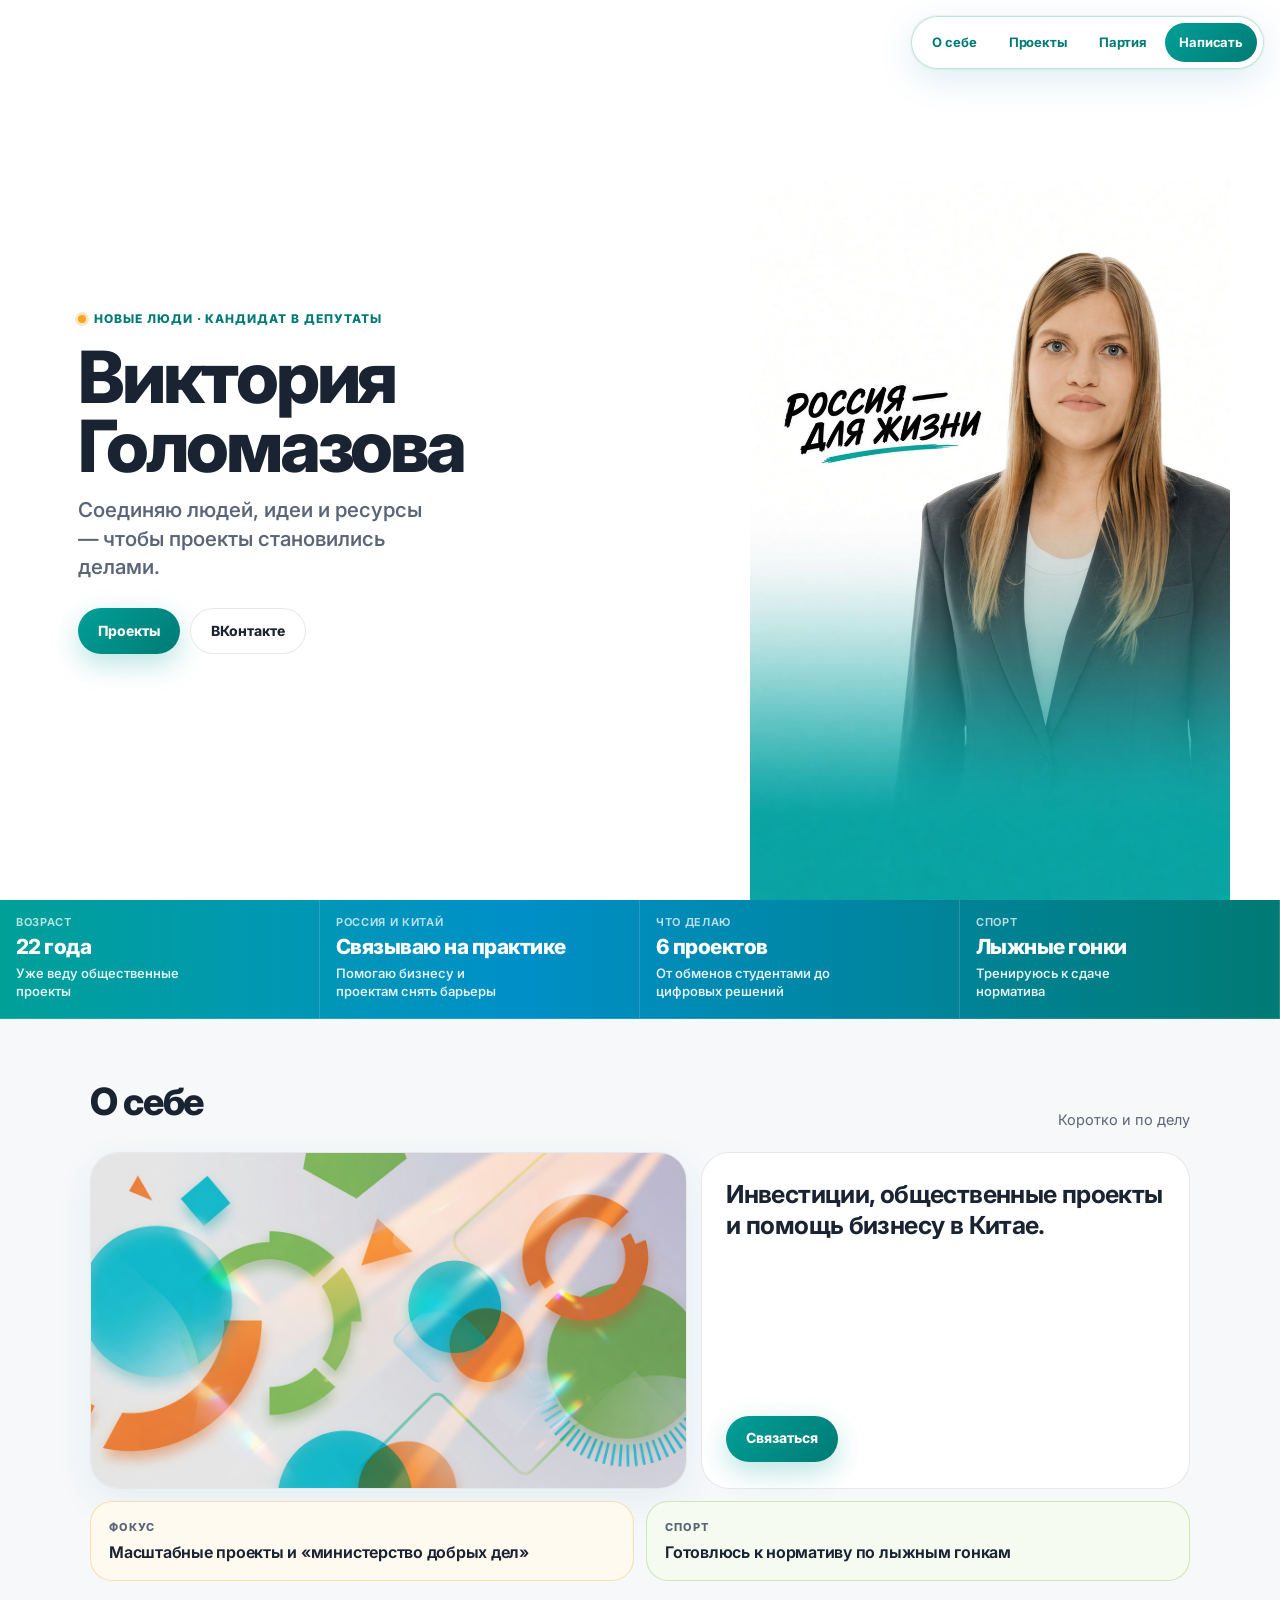
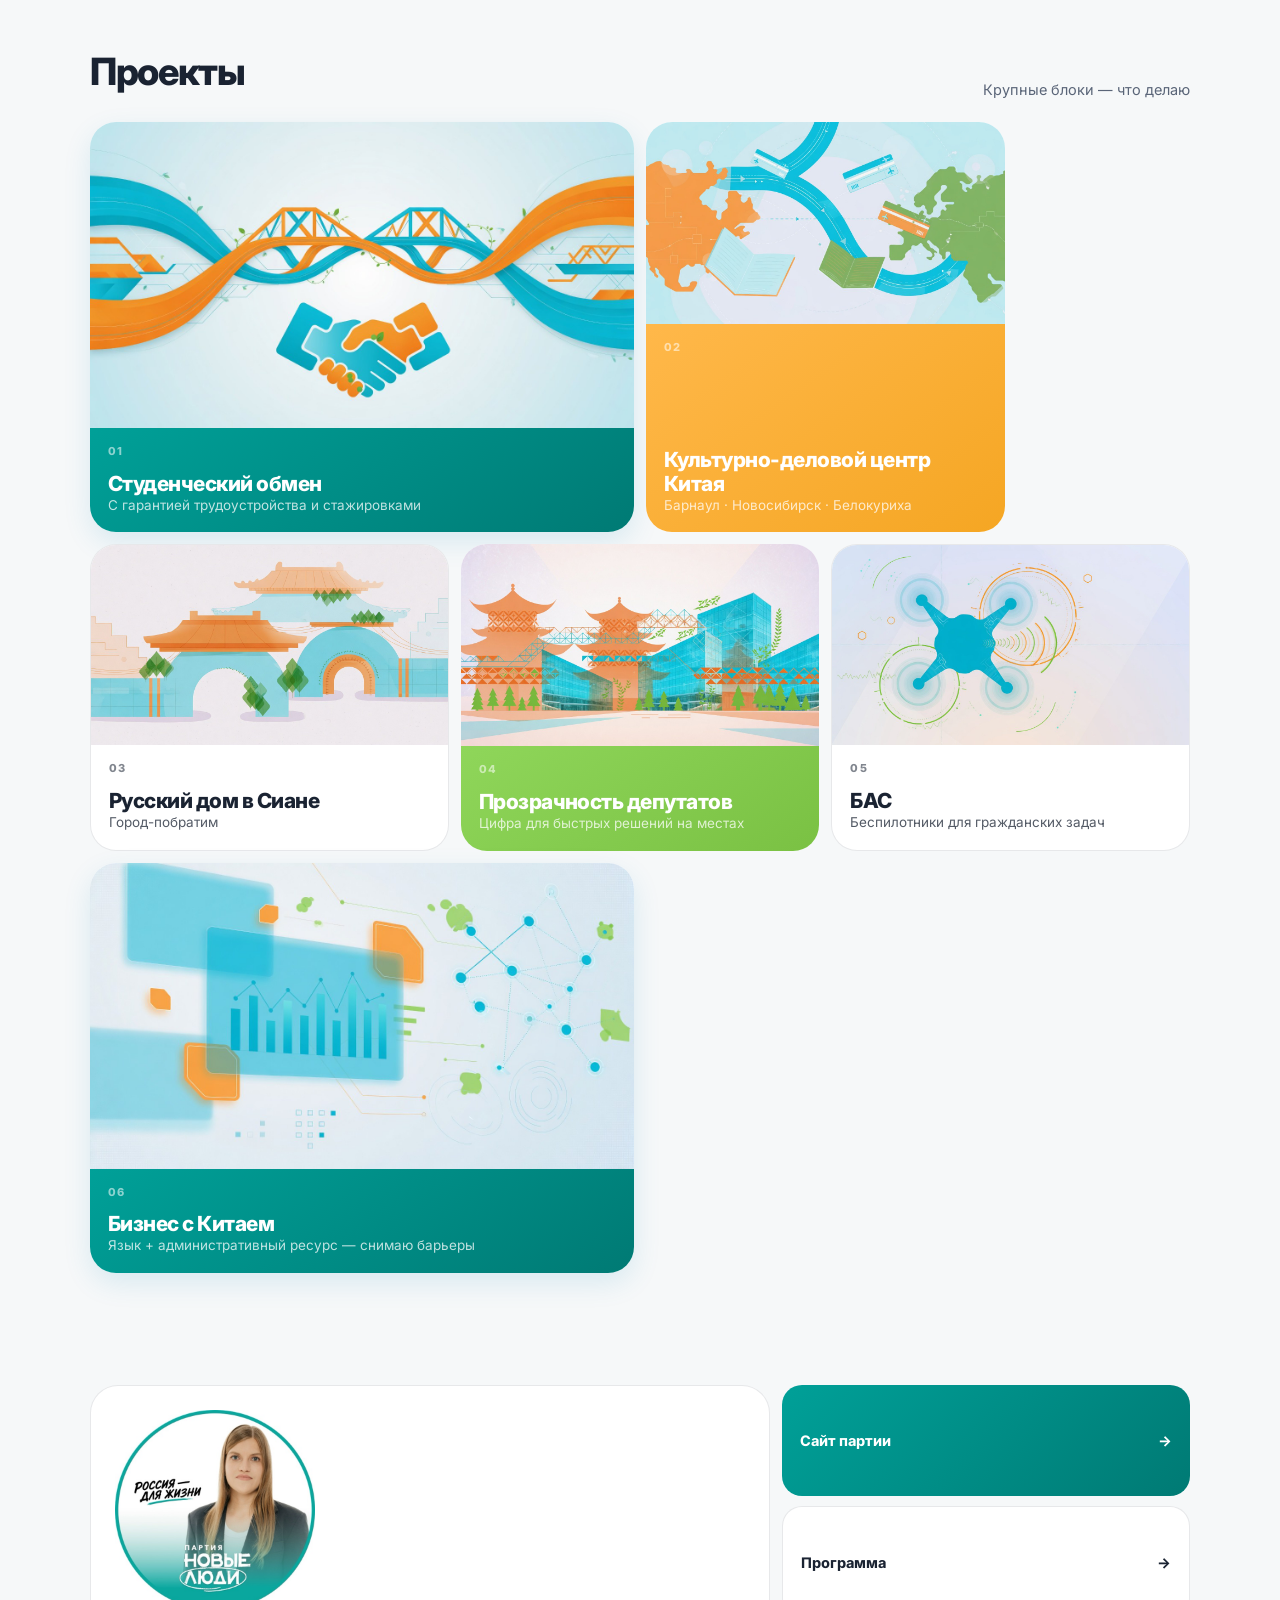
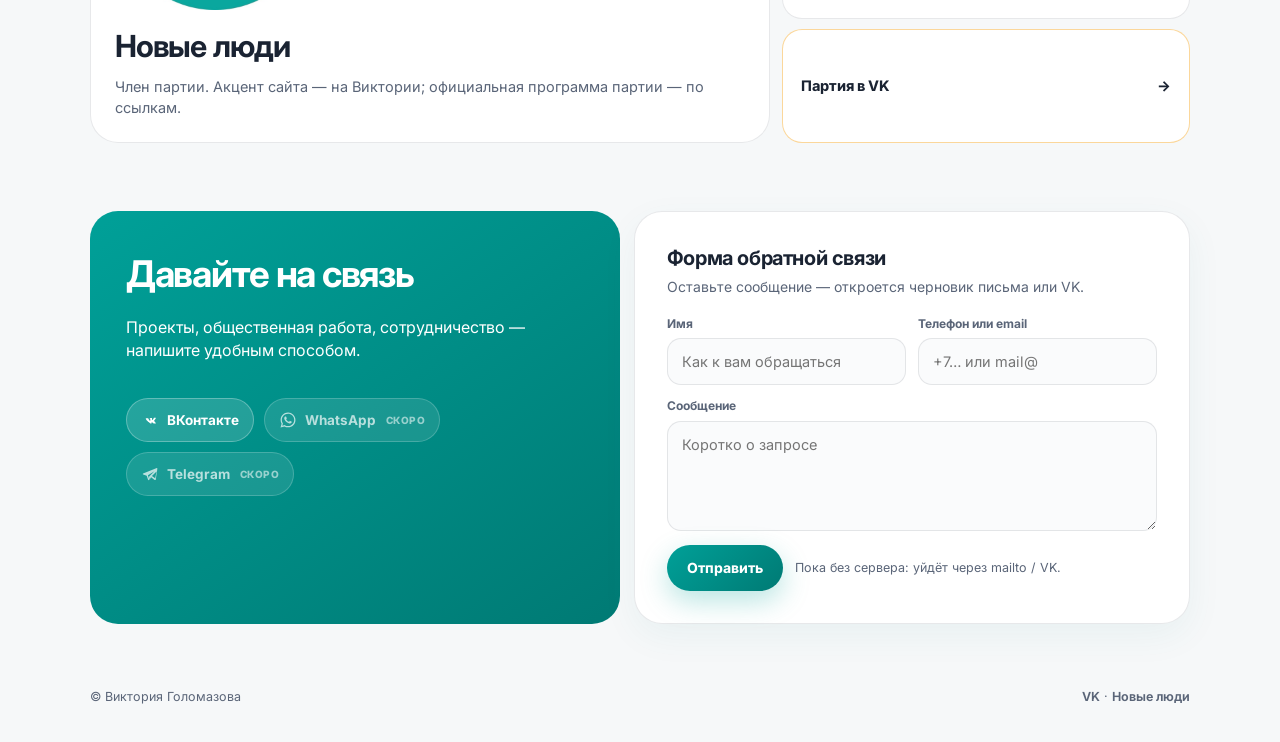
==== commit 5efa8dec: "Light studio hero, NP teal, contact form, subtle pattern Use the original full portrait on a white h" ====
--- a/index.html
+++ b/index.html
@@ -5,14 +5,14 @@
   <meta name="viewport" content="width=device-width, initial-scale=1, viewport-fit=cover" />
   <title>Виктория Голомазова</title>
   <meta name="description" content="Виктория Голомазова — общественный деятель, член партии «Новые люди», кандидат в депутаты." />
-  <meta name="theme-color" content="#050608" />
+  <meta name="theme-color" content="#00a098" />
   <link rel="canonical" href="https://whitensk1.github.io/golomazova/" />
   <meta property="og:title" content="Виктория Голомазова" />
-  <meta property="og:image" content="media/photos/portrait-black.jpg" />
+  <meta property="og:image" content="media/photos/portrait-hero.jpg" />
   <link rel="preconnect" href="https://fonts.googleapis.com" />
   <link rel="preconnect" href="https://fonts.gstatic.com" crossorigin />
   <link href="https://fonts.googleapis.com/css2?family=Inter:wght@500;600;700;800&display=swap" rel="stylesheet" />
-  <link rel="stylesheet" href="css/styles.css?v=party11" />
+  <link rel="stylesheet" href="css/styles.css?v=party12" />
 </head>
 <body>
   <a class="skip" href="#main">К содержанию</a>
@@ -38,13 +38,13 @@
         </div>
       </div>
 
-      <!-- Крупный портрет справа на чёрном -->
+      <!-- Крупный портрет справа — исходное студийное фото, светлый фон -->
       <div class="hero-figure" data-parallax="figure">
         <img
-          src="media/photos/portrait-black.jpg?v=real1"
+          src="media/photos/portrait-hero.jpg?v=studio1"
           alt="Виктория Голомазова"
-          width="1000"
-          height="1023"
+          width="933"
+          height="1400"
           fetchpriority="high"
           decoding="async"
         />
@@ -201,13 +201,52 @@
     </section>
 
     <section class="contact" id="contact">
-      <div class="container">
+      <div class="container contact-wrap">
         <div class="contact-card">
           <div>
             <h2>Давайте на связь</h2>
-            <p>Проекты, общественная работа, сотрудничество — напишите в VK.</p>
-          </div>
-          <a class="btn btn-ghost" href="https://vk.ru/vic_project" target="_blank" rel="noopener">Открыть VK</a>
+            <p>Проекты, общественная работа, сотрудничество — напишите удобным способом.</p>
+          </div>
+          <div class="social-row" aria-label="Мессенджеры">
+            <a class="social-btn" href="https://vk.ru/vic_project" target="_blank" rel="noopener">
+              <svg viewBox="0 0 24 24" aria-hidden="true"><path fill="currentColor" d="M12.6 16.8h.9s.3-.03.4-.2c.1-.1.1-.3.1-.3s0-1.1.5-1.3c.5-.2 1.2.9 1.9 1.4.5.3.9.3.9.3l1.9-.03s1-.06.5-.8c-.04-.06-.3-.6-1.4-1.7-1.2-1.1-1-.9.4-2.8.8-1.2 1.2-1.9 1.1-2.2-.1-.3-.6-.2-.6-.2h-1.7s-.1 0-.2.05c-.1.05-.2.2-.2.2s-.3.8-.7 1.5c-.9 1.4-1.2 1.5-1.4 1.4-.4-.2-.3-.7-.3-1.1 0-1.2.2-1.7-.4-1.8-.2 0-.3 0-.5-.01-.4 0-1.1.01-1.7.4-.4.3-.6.8-.6.8s-.1.2.1.2c.2 0 .5-.1.7.3.2.5.2 1.2.2 1.2s.1.8-.3.9c-.2.1-.6-.1-1.3-1.1-.6-.8-1-1.7-1-1.7s-.1-.2-.2-.3c-.1-.1-.3-.1-.3-.1H6.7s-.5.01-.3.4c.1.3.6 1.4 1.9 2.9 1.7 1.9 3.4 2.9 3.4 2.9z"/></svg>
+              ВКонтакте
+            </a>
+            <span class="social-btn is-soon" title="Ссылку добавим позже" role="text">
+              <svg viewBox="0 0 24 24" aria-hidden="true"><path fill="currentColor" d="M19.05 4.91A9.82 9.82 0 0 0 12.04 2C6.58 2 2.14 6.44 2.14 11.9c0 1.75.46 3.45 1.32 4.95L2 22l5.25-1.38c1.45.79 3.08 1.21 4.79 1.21h.01c5.46 0 9.9-4.44 9.9-9.9 0-2.65-1.03-5.14-2.9-7.02zM12.04 20.15c-1.48 0-2.93-.4-4.2-1.15l-.3-.18-3.12.82.83-3.04-.2-.31a8.2 8.2 0 0 1-1.26-4.38c0-4.54 3.7-8.24 8.25-8.24 2.2 0 4.27.86 5.82 2.42a8.18 8.18 0 0 1 2.41 5.83c0 4.54-3.7 8.23-8.23 8.23zm4.52-6.16c-.25-.12-1.47-.72-1.7-.81-.23-.08-.39-.12-.56.12-.17.25-.64.81-.79.97-.14.17-.29.19-.54.06-.25-.12-1.05-.39-2-1.23-.74-.66-1.23-1.47-1.38-1.72-.14-.25-.02-.38.11-.51.11-.11.25-.29.37-.43.12-.14.17-.25.25-.41.08-.17.04-.31-.02-.43-.06-.12-.56-1.35-.76-1.84-.2-.49-.4-.42-.56-.43h-.48c-.17 0-.43.06-.66.31-.22.25-.86.85-.86 2.07 0 1.22.88 2.4 1 2.56.12.17 1.75 2.67 4.23 3.74 2.49 1.07 2.49.71 2.94.67.45-.05 1.47-.6 1.68-1.18.21-.58.21-1.07.14-1.18-.06-.1-.22-.17-.47-.29z"/></svg>
+              WhatsApp
+            </span>
+            <span class="social-btn is-soon" title="Ссылку добавим позже" role="text">
+              <svg viewBox="0 0 24 24" aria-hidden="true"><path fill="currentColor" d="M21.9 4.1c-.2-.2-.5-.2-.8-.1L2.8 11.3c-.4.2-.5.6-.3 1 .1.2.3.3.5.4l4.6 1.5 1.8 5.5c.1.3.4.5.7.5h.1c.3 0 .5-.1.7-.4l2.6-3.4 4.7 3.5c.2.1.4.2.6.2.1 0 .3 0 .4-.1.3-.1.5-.4.5-.8l2.1-14.2c0-.3-.1-.6-.4-.7zM9.3 13.8l8.6-5.4-6.7 6.5-.3.3-.4 2.5-1.2-3.9zm2.2 5.1.3-1.9 1.3 1-1.6.9zm7.4-1.1-4.3-3.2 6.1-5.9-1.8 9.1z"/></svg>
+              Telegram
+            </span>
+          </div>
+        </div>
+
+        <div class="contact-form-card">
+          <h3>Форма обратной связи</h3>
+          <p class="form-lead">Оставьте сообщение — откроется черновик письма или VK.</p>
+          <form id="contact-form" novalidate>
+            <div class="form-grid">
+              <div class="form-field">
+                <label for="cf-name">Имя</label>
+                <input id="cf-name" name="name" type="text" autocomplete="name" required placeholder="Как к вам обращаться" />
+              </div>
+              <div class="form-field">
+                <label for="cf-contact">Телефон или email</label>
+                <input id="cf-contact" name="contact" type="text" autocomplete="email" required placeholder="+7… или mail@" />
+              </div>
+              <div class="form-field full">
+                <label for="cf-msg">Сообщение</label>
+                <textarea id="cf-msg" name="message" required placeholder="Коротко о запросе"></textarea>
+              </div>
+            </div>
+            <div class="form-actions">
+              <button class="btn btn-primary" type="submit">Отправить</button>
+              <p class="form-note">Пока без сервера: уйдёт через mailto / VK.</p>
+            </div>
+            <p class="form-status" id="cf-status" role="status" aria-live="polite"></p>
+          </form>
         </div>
       </div>
     </section>
@@ -225,5 +264,6 @@
   </footer>
 
   <script src="js/parallax.js?v=1" defer></script>
+  <script src="js/contact.js?v=1" defer></script>
 </body>
 </html>
--- a/css/styles.css
+++ b/css/styles.css
@@ -1,21 +1,22 @@
-/* Victoria Golomazova — New People colors, object hero + parallax */
+/* Victoria Golomazova — New People brand (бирюза из логотипа) */
 :root {
-  --np-blue: #00a3e0;
-  --np-blue-deep: #0082b3;
+  /* Фирменная бирюза партии «Новые люди» */
+  --np-teal: #00a098;
+  --np-teal-deep: #007a74;
+  --np-blue: var(--np-teal);
+  --np-blue-deep: var(--np-teal-deep);
   --np-orange: #f5a623;
   --np-green: #7ac143;
   --np-ink: #1a2332;
-  --bg: #f7f9fc;
+  --bg: #f6f8f9;
   --surface: #ffffff;
   --muted: #5a6578;
   --line: rgba(26, 35, 50, 0.1);
   --font: "Inter", system-ui, -apple-system, sans-serif;
   --ease: cubic-bezier(0.22, 1, 0.36, 1);
   --max: 1100px;
-  --hero-max: 1200px;   /* после этой ширины hero-контент не растягивается */
-  --portrait-w: 560px;  /* потолок портрета — крупный поясной кадр справа */
-  --hero-ink: #f4f7fb;
-  --hero-muted: rgba(244, 247, 251, 0.72);
+  --hero-max: 1180px;
+  --portrait-w: 480px; /* жёсткий потолок: дальше не растёт */
   --nav-h: 56px;
 }
 
@@ -30,6 +31,18 @@
   -webkit-font-smoothing: antialiased;
   overflow-x: hidden;
 }
+/* Мелкий векторный паттерн (ромбы «Новых людей») — едва заметный */
+body::before {
+  content: "";
+  position: fixed;
+  inset: 0;
+  z-index: -1;
+  pointer-events: none;
+  background-image: url("../media/brand/pattern.svg");
+  background-size: 96px 96px;
+  background-repeat: repeat;
+  opacity: 0.07;
+}
 a { color: inherit; text-decoration: none; }
 img { display: block; max-width: 100%; }
 button { font: inherit; border: 0; background: none; cursor: pointer; }
@@ -53,7 +66,7 @@
   padding: 6px;
   border-radius: 999px;
   background: rgba(255, 255, 255, 0.92);
-  border: 1px solid rgba(0, 163, 224, 0.25);
+  border: 1px solid rgba(0, 160, 152, 0.28);
   box-shadow:
     0 10px 36px rgba(0, 130, 179, 0.14),
     0 0 0 1px rgba(245, 166, 35, 0.12);
@@ -70,7 +83,7 @@
   transition: background 0.2s, color 0.2s;
 }
 .nav a:hover {
-  background: rgba(0, 163, 224, 0.12);
+  background: rgba(0, 160, 152, 0.12);
   color: var(--np-ink);
 }
 .nav a.is-accent {
@@ -83,7 +96,7 @@
   .nav a { padding: 10px 12px; font-size: 12.5px; }
 }
 
-/* —— Hero: text LEFT + large black-studio portrait RIGHT —— */
+/* —— Hero: text LEFT + large studio portrait RIGHT (light, matches photo) —— */
 .hero {
   position: relative;
   min-height: 100svh;
@@ -106,12 +119,9 @@
     calc((100vw - var(--hero-max)) / 2)
   );
   overflow: hidden;
-  color: var(--hero-ink);
-  background:
-    radial-gradient(ellipse 55% 50% at 78% 40%, rgba(0, 163, 224, 0.18), transparent 60%),
-    radial-gradient(ellipse 40% 35% at 20% 75%, rgba(245, 166, 35, 0.1), transparent 55%),
-    radial-gradient(ellipse 35% 30% at 55% 90%, rgba(122, 193, 67, 0.07), transparent 50%),
-    #050608;
+  color: var(--np-ink);
+  /* фон под студийное фото — светлый, без затемнения */
+  background: #ffffff;
 }
 @media (max-width: 860px) {
   .hero {
@@ -139,36 +149,22 @@
   will-change: transform;
   pointer-events: none;
 }
-.hero-figure::before {
-  content: "";
-  position: absolute;
-  left: 50%;
-  top: 42%;
-  width: 70%;
-  height: 55%;
-  transform: translate(-50%, -50%);
-  background: radial-gradient(ellipse at center, rgba(0, 163, 224, 0.35), transparent 70%);
-  filter: blur(28px);
-  z-index: -1;
-  pointer-events: none;
-}
 .hero-figure img {
   width: 100%;
   max-width: var(--portrait-w);
   height: auto;
-  max-height: min(88svh, 780px);
+  max-height: min(92svh, 860px);
   object-fit: contain;
-  object-position: center bottom;
-  filter: drop-shadow(0 0 40px rgba(0, 163, 224, 0.12));
+  object-position: bottom center;
 }
 @media (max-width: 860px) {
   .hero-figure {
-    width: min(440px, 92vw);
-    max-width: min(440px, 92vw);
+    width: min(var(--portrait-w), 88vw);
+    max-width: min(var(--portrait-w), 88vw);
     margin: 0 auto;
     justify-self: center;
   }
-  .hero-figure img { max-height: min(58svh, 520px); }
+  .hero-figure img { max-height: min(64svh, 560px); }
 }
 
 .hero-copy {
@@ -198,7 +194,7 @@
   font-weight: 800;
   letter-spacing: 0.08em;
   text-transform: uppercase;
-  color: var(--np-blue);
+  color: var(--np-teal-deep);
 }
 .hero-kicker .dot {
   width: 8px; height: 8px; border-radius: 50%;
@@ -211,14 +207,14 @@
   font-weight: 800;
   letter-spacing: -0.045em;
   line-height: 0.96;
-  color: #fff;
+  color: var(--np-ink);
 }
 .hero-one {
   margin: 16px 0 0;
   font-size: clamp(1.05rem, 2.1vw, 1.28rem);
   font-weight: 550;
   line-height: 1.4;
-  color: var(--hero-muted);
+  color: var(--muted);
   max-width: 28ch;
 }
 @media (max-width: 860px) {
@@ -241,17 +237,18 @@
   font-size: 14px;
 }
 .btn-primary {
-  background: linear-gradient(135deg, var(--np-blue), var(--np-blue-deep));
-  color: #fff;
-  box-shadow: 0 10px 28px rgba(0, 163, 224, 0.35);
+  background: linear-gradient(135deg, var(--np-teal), var(--np-teal-deep));
+  color: #fff;
+  box-shadow: 0 10px 28px rgba(0, 160, 152, 0.28);
 }
 .btn-ghost {
-  background: rgba(255, 255, 255, 0.06);
-  border: 1px solid rgba(255, 255, 255, 0.22);
-  color: #fff;
+  background: #fff;
+  border: 1px solid var(--line);
+  color: var(--np-ink);
 }
 .btn-ghost:hover {
-  background: rgba(255, 255, 255, 0.12);
+  border-color: rgba(0, 160, 152, 0.35);
+  background: rgba(0, 160, 152, 0.06);
 }
 .btn-orange {
   background: var(--np-orange);
@@ -509,28 +506,142 @@
 }
 
 .contact { padding: 12px 0 64px; }
+.contact-wrap {
+  display: grid;
+  grid-template-columns: 1fr 1.05fr;
+  gap: 14px;
+  align-items: stretch;
+}
+@media (max-width: 800px) {
+  .contact-wrap { grid-template-columns: 1fr; }
+}
 .contact-card {
-  border-radius: 32px;
-  padding: clamp(26px, 4vw, 40px);
-  background: linear-gradient(120deg, var(--np-blue) 0%, var(--np-blue-deep) 55%, #006994 100%);
-  color: #fff;
+  border-radius: 28px;
+  padding: clamp(24px, 3.5vw, 36px);
+  background: linear-gradient(145deg, var(--np-teal) 0%, var(--np-teal-deep) 100%);
+  color: #fff;
+  display: flex;
+  flex-direction: column;
+  gap: 20px;
+}
+.contact-card h2 {
+  margin: 0 0 6px;
+  font-size: clamp(1.7rem, 3.5vw, 2.3rem);
+  letter-spacing: -0.035em;
+}
+.contact-card > p { margin: 0; opacity: 0.9; max-width: 36ch; line-height: 1.4; }
+.social-row {
+  display: flex;
+  flex-wrap: wrap;
+  gap: 10px;
+}
+.social-btn {
+  display: inline-flex;
+  align-items: center;
+  gap: 8px;
+  min-height: 44px;
+  padding: 0 14px;
+  border-radius: 999px;
+  background: rgba(255, 255, 255, 0.14);
+  border: 1px solid rgba(255, 255, 255, 0.28);
+  color: #fff;
+  font-weight: 700;
+  font-size: 13.5px;
+  transition: background 0.2s, transform 0.2s;
+}
+.social-btn:hover { background: rgba(255, 255, 255, 0.22); }
+.social-btn svg { width: 18px; height: 18px; flex-shrink: 0; }
+.social-btn.is-soon {
+  opacity: 0.72;
+  cursor: default;
+  position: relative;
+}
+.social-btn.is-soon::after {
+  content: "скоро";
+  margin-left: 2px;
+  font-size: 10px;
+  font-weight: 800;
+  letter-spacing: 0.04em;
+  text-transform: uppercase;
+  opacity: 0.8;
+}
+.contact-form-card {
+  border-radius: 28px;
+  padding: clamp(22px, 3vw, 32px);
+  background: #fff;
+  border: 1px solid var(--line);
+  box-shadow: 0 12px 36px rgba(0, 122, 116, 0.06);
+}
+.contact-form-card h3 {
+  margin: 0 0 4px;
+  font-size: 1.25rem;
+  letter-spacing: -0.02em;
+}
+.contact-form-card .form-lead {
+  margin: 0 0 18px;
+  color: var(--muted);
+  font-size: 14px;
+}
+.form-grid {
+  display: grid;
+  grid-template-columns: 1fr 1fr;
+  gap: 12px;
+}
+@media (max-width: 520px) {
+  .form-grid { grid-template-columns: 1fr; }
+}
+.form-field {
+  display: flex;
+  flex-direction: column;
+  gap: 6px;
+}
+.form-field.full { grid-column: 1 / -1; }
+.form-field label {
+  font-size: 12px;
+  font-weight: 700;
+  color: var(--muted);
+}
+.form-field input,
+.form-field textarea {
+  width: 100%;
+  border: 1px solid var(--line);
+  border-radius: 14px;
+  padding: 12px 14px;
+  font: inherit;
+  font-size: 14.5px;
+  color: var(--np-ink);
+  background: #fafbfc;
+  outline: none;
+  transition: border-color 0.2s, box-shadow 0.2s;
+}
+.form-field textarea { min-height: 110px; resize: vertical; }
+.form-field input:focus,
+.form-field textarea:focus {
+  border-color: rgba(0, 160, 152, 0.45);
+  box-shadow: 0 0 0 3px rgba(0, 160, 152, 0.12);
+  background: #fff;
+}
+.form-actions {
+  margin-top: 14px;
   display: flex;
   flex-wrap: wrap;
   align-items: center;
-  justify-content: space-between;
-  gap: 16px;
-}
-.contact-card h2 {
-  margin: 0 0 6px;
-  font-size: clamp(1.7rem, 3.5vw, 2.4rem);
-  letter-spacing: -0.035em;
-}
-.contact-card p { margin: 0; opacity: 0.88; max-width: 34ch; }
-.contact-card .btn-ghost {
-  background: #fff;
-  color: var(--np-blue-deep);
-  border: 0;
-}
+  gap: 12px;
+}
+.form-note {
+  margin: 0;
+  font-size: 12.5px;
+  color: var(--muted);
+}
+.form-status {
+  margin: 10px 0 0;
+  font-size: 13.5px;
+  font-weight: 650;
+  color: var(--np-teal-deep);
+  display: none;
+}
+.form-status.is-on { display: block; }
+.form-status.is-error { color: #b42318; }
 
 .foot {
   padding: 0 0 36px;
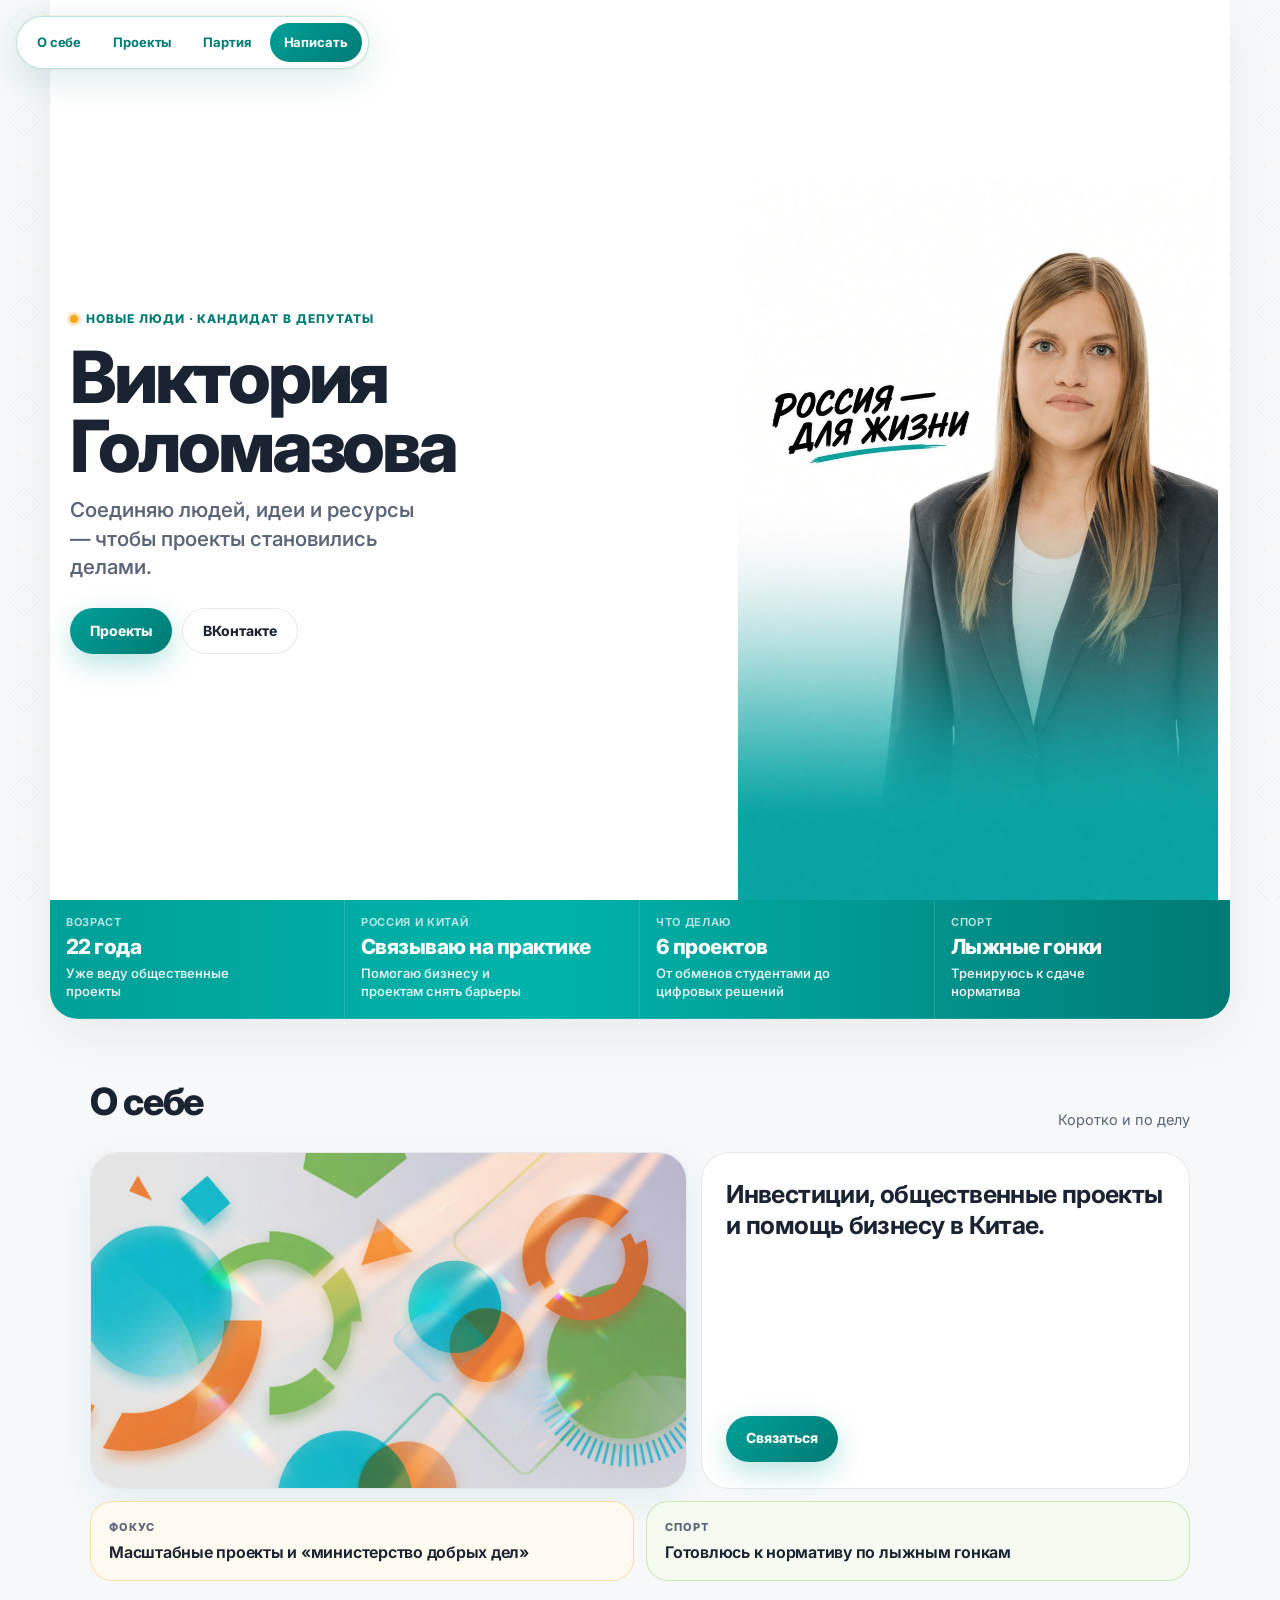
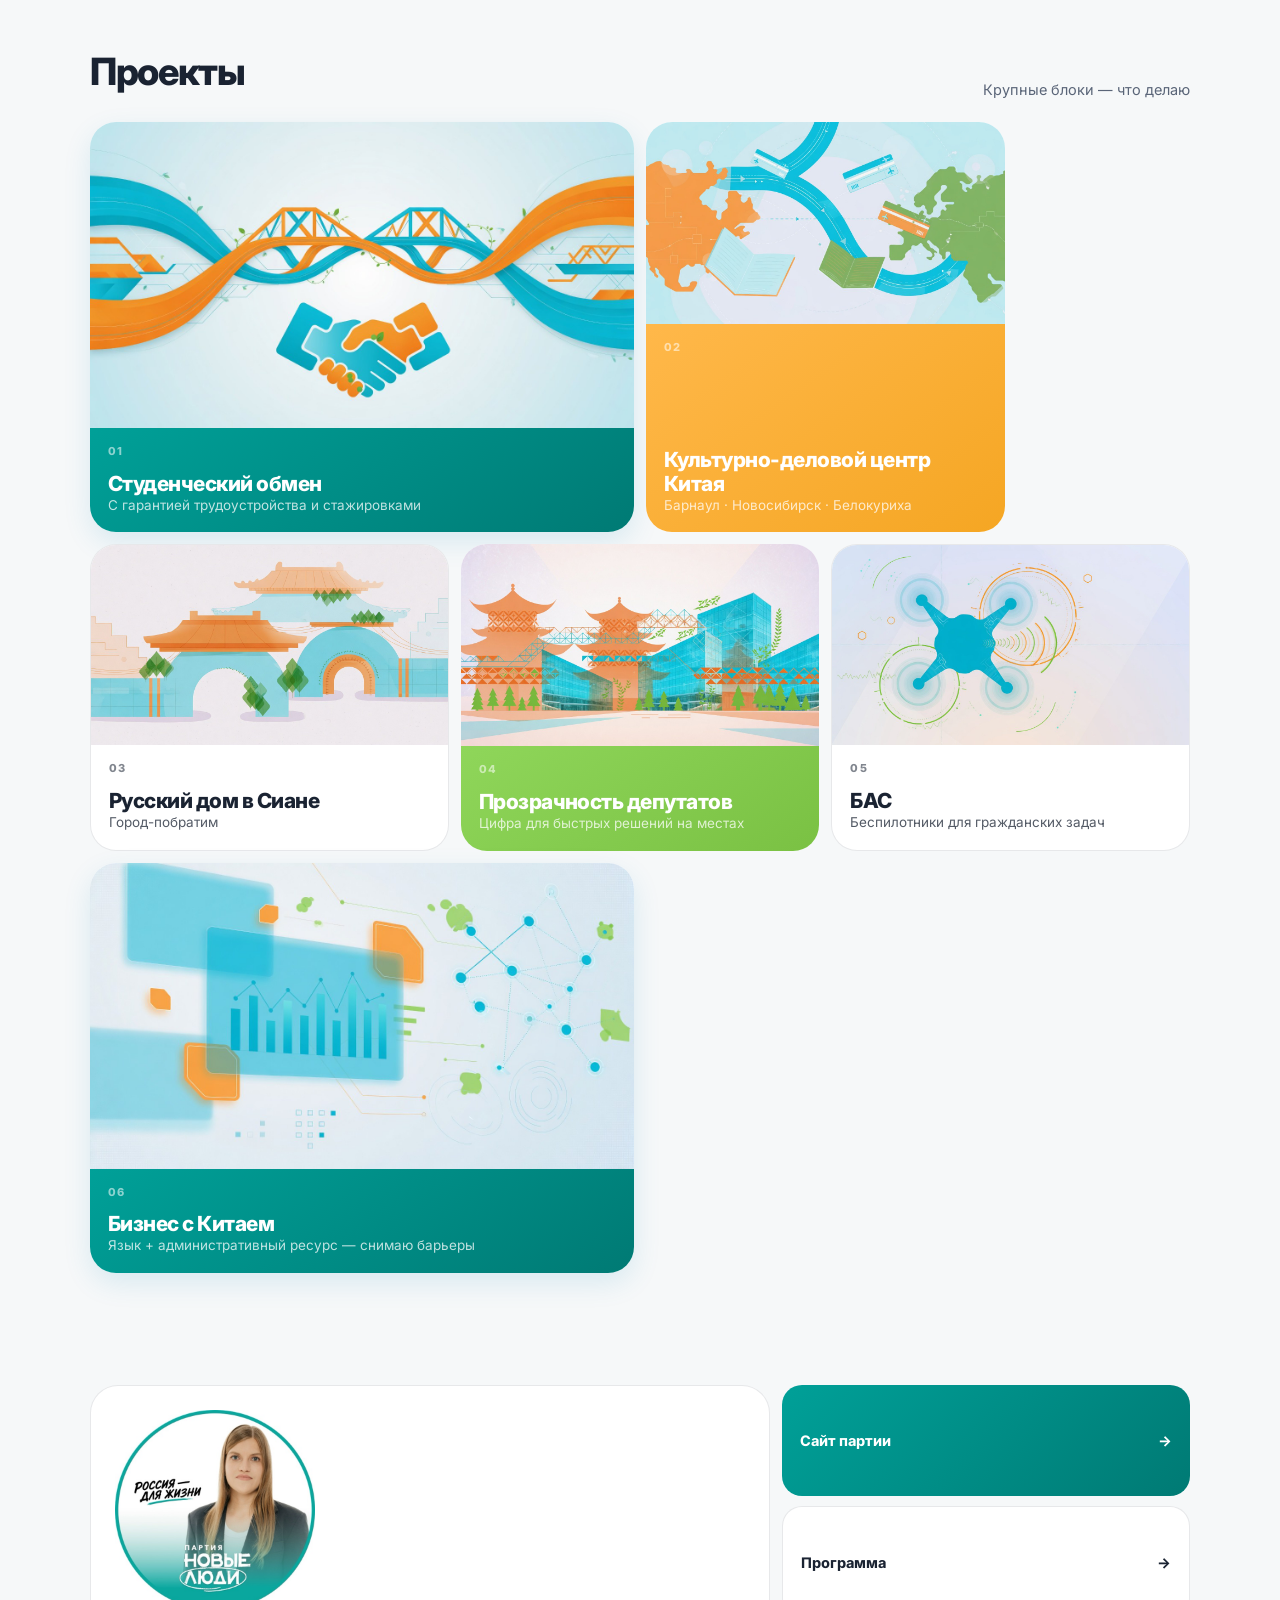
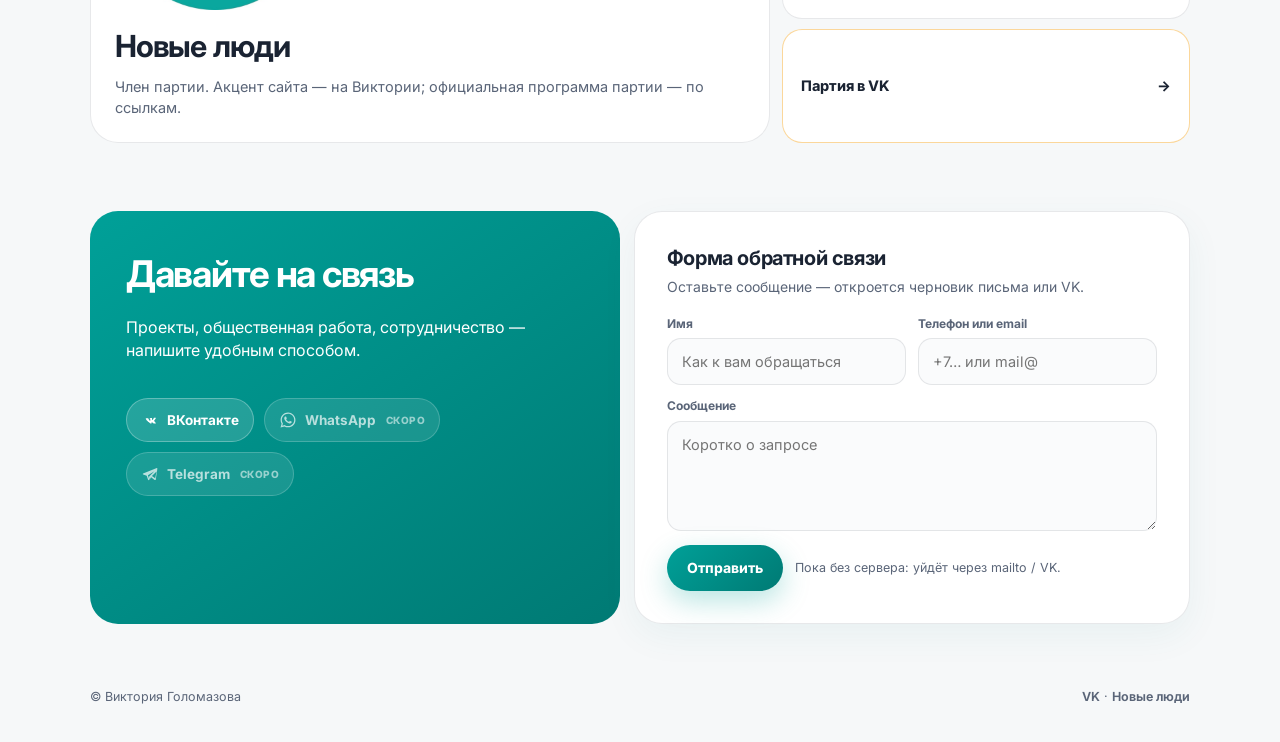
==== commit 317f0e57: "Align fact strip with hero width; move nav left Wrap hero and fact strip in one capped stage so the " ====
--- a/index.html
+++ b/index.html
@@ -12,12 +12,12 @@
   <link rel="preconnect" href="https://fonts.googleapis.com" />
   <link rel="preconnect" href="https://fonts.gstatic.com" crossorigin />
   <link href="https://fonts.googleapis.com/css2?family=Inter:wght@500;600;700;800&display=swap" rel="stylesheet" />
-  <link rel="stylesheet" href="css/styles.css?v=party12" />
+  <link rel="stylesheet" href="css/styles.css?v=party13" />
 </head>
 <body>
   <a class="skip" href="#main">К содержанию</a>
 
-  <!-- Меню справа, без фамилии, цвета партии -->
+  <!-- Меню слева — фото справа -->
   <nav class="nav" aria-label="Разделы">
     <a href="#about">О себе</a>
     <a href="#projects">Проекты</a>
@@ -26,51 +26,52 @@
   </nav>
 
   <main id="main">
-    <section class="hero" id="top">
-      <!-- Текст слева -->
-      <div class="hero-copy" data-parallax="copy">
-        <p class="hero-kicker"><span class="dot" aria-hidden="true"></span> Новые люди · кандидат в депутаты</p>
-        <h1>Виктория<br />Голомазова</h1>
-        <p class="hero-one">Соединяю людей, идеи и ресурсы — чтобы проекты становились делами.</p>
-        <div class="hero-actions">
-          <a class="btn btn-primary" href="#projects">Проекты</a>
-          <a class="btn btn-ghost" href="https://vk.ru/vic_project" target="_blank" rel="noopener">ВКонтакте</a>
-        </div>
-      </div>
-
-      <!-- Крупный портрет справа — исходное студийное фото, светлый фон -->
-      <div class="hero-figure" data-parallax="figure">
-        <img
-          src="media/photos/portrait-hero.jpg?v=studio1"
-          alt="Виктория Голомазова"
-          width="933"
-          height="1400"
-          fetchpriority="high"
-          decoding="async"
-        />
-      </div>
-    </section>
-
-    <div class="strip" aria-label="Коротко о Виктории">
-      <div class="strip-item">
-        <span class="strip-label">Возраст</span>
-        <b>22 года</b>
-        <span>Уже веду общественные проекты</span>
-      </div>
-      <div class="strip-item">
-        <span class="strip-label">Россия и Китай</span>
-        <b>Связываю на практике</b>
-        <span>Помогаю бизнесу и проектам снять барьеры</span>
-      </div>
-      <div class="strip-item">
-        <span class="strip-label">Что делаю</span>
-        <b>6 проектов</b>
-        <span>От обменов студентами до цифровых решений</span>
-      </div>
-      <div class="strip-item">
-        <span class="strip-label">Спорт</span>
-        <b>Лыжные гонки</b>
-        <span>Тренируюсь к сдаче норматива</span>
+    <!-- Hero + факты — одна колонка по ширине -->
+    <div class="hero-stage" id="top">
+      <section class="hero">
+        <div class="hero-copy" data-parallax="copy">
+          <p class="hero-kicker"><span class="dot" aria-hidden="true"></span> Новые люди · кандидат в депутаты</p>
+          <h1>Виктория<br />Голомазова</h1>
+          <p class="hero-one">Соединяю людей, идеи и ресурсы — чтобы проекты становились делами.</p>
+          <div class="hero-actions">
+            <a class="btn btn-primary" href="#projects">Проекты</a>
+            <a class="btn btn-ghost" href="https://vk.ru/vic_project" target="_blank" rel="noopener">ВКонтакте</a>
+          </div>
+        </div>
+
+        <div class="hero-figure" data-parallax="figure">
+          <img
+            src="media/photos/portrait-hero.jpg?v=studio1"
+            alt="Виктория Голомазова"
+            width="933"
+            height="1400"
+            fetchpriority="high"
+            decoding="async"
+          />
+        </div>
+      </section>
+
+      <div class="strip" aria-label="Коротко о Виктории">
+        <div class="strip-item">
+          <span class="strip-label">Возраст</span>
+          <b>22 года</b>
+          <span>Уже веду общественные проекты</span>
+        </div>
+        <div class="strip-item">
+          <span class="strip-label">Россия и Китай</span>
+          <b>Связываю на практике</b>
+          <span>Помогаю бизнесу и проектам снять барьеры</span>
+        </div>
+        <div class="strip-item">
+          <span class="strip-label">Что делаю</span>
+          <b>6 проектов</b>
+          <span>От обменов студентами до цифровых решений</span>
+        </div>
+        <div class="strip-item">
+          <span class="strip-label">Спорт</span>
+          <b>Лыжные гонки</b>
+          <span>Тренируюсь к сдаче норматива</span>
+        </div>
       </div>
     </div>
 
--- a/css/styles.css
+++ b/css/styles.css
@@ -53,12 +53,12 @@
 }
 .skip:focus { left: 8px; top: 8px; }
 
-/* —— Nav: right-floating, party colors, no surname —— */
+/* —— Nav: left-floating (фото справа) —— */
 .nav {
   position: fixed;
   top: max(16px, env(safe-area-inset-top));
-  right: max(16px, env(safe-area-inset-right));
-  left: auto;
+  left: max(16px, env(safe-area-inset-left));
+  right: auto;
   z-index: 60;
   display: flex;
   align-items: center;
@@ -68,7 +68,7 @@
   background: rgba(255, 255, 255, 0.92);
   border: 1px solid rgba(0, 160, 152, 0.28);
   box-shadow:
-    0 10px 36px rgba(0, 130, 179, 0.14),
+    0 10px 36px rgba(0, 122, 116, 0.14),
     0 0 0 1px rgba(245, 166, 35, 0.12);
   backdrop-filter: blur(14px);
   -webkit-backdrop-filter: blur(14px);
@@ -92,11 +92,21 @@
 }
 .nav a.is-accent:hover { filter: brightness(1.05); color: #fff; }
 @media (max-width: 520px) {
-  .nav { right: 10px; left: 10px; justify-content: center; }
+  .nav { left: 10px; right: 10px; justify-content: center; }
   .nav a { padding: 10px 12px; font-size: 12.5px; }
 }
 
-/* —— Hero: text LEFT + large studio portrait RIGHT (light, matches photo) —— */
+/* —— Hero stage: фото + имя + факты — одна ширина —— */
+.hero-stage {
+  width: min(100%, var(--hero-max));
+  margin: 0 auto;
+  background: #ffffff;
+  border-radius: 0 0 28px 28px;
+  overflow: hidden;
+  box-shadow: 0 18px 48px rgba(26, 35, 50, 0.06);
+}
+
+/* —— Hero: text LEFT + large studio portrait RIGHT —— */
 .hero {
   position: relative;
   min-height: 100svh;
@@ -108,19 +118,10 @@
   column-gap: clamp(16px, 3vw, 40px);
   padding-top: calc(var(--nav-h) + 28px);
   padding-bottom: 0;
-  padding-left: max(
-    20px,
-    env(safe-area-inset-left),
-    calc((100vw - var(--hero-max)) / 2 + 28px)
-  );
-  padding-right: max(
-    0px,
-    env(safe-area-inset-right),
-    calc((100vw - var(--hero-max)) / 2)
-  );
+  padding-left: max(20px, env(safe-area-inset-left));
+  padding-right: max(12px, env(safe-area-inset-right));
   overflow: hidden;
   color: var(--np-ink);
-  /* фон под студийное фото — светлый, без затемнения */
   background: #ffffff;
 }
 @media (max-width: 860px) {
@@ -136,6 +137,7 @@
     padding-right: max(16px, env(safe-area-inset-right));
     padding-bottom: 0;
   }
+  .hero-stage { border-radius: 0 0 22px 22px; }
 }
 
 .hero-figure {
@@ -259,7 +261,8 @@
 .strip {
   display: grid;
   grid-template-columns: repeat(4, 1fr);
-  background: linear-gradient(90deg, var(--np-blue) 0%, #0090c8 40%, var(--np-blue-deep) 100%);
+  width: 100%;
+  background: linear-gradient(90deg, var(--np-teal) 0%, #00b3aa 42%, var(--np-teal-deep) 100%);
   color: #fff;
 }
 @media (max-width: 720px) { .strip { grid-template-columns: 1fr 1fr; } }
@@ -268,6 +271,7 @@
   border-right: 1px solid rgba(255,255,255,0.15);
   border-bottom: 1px solid rgba(255,255,255,0.12);
 }
+.strip-item:last-child { border-right: 0; }
 .strip-label {
   display: block;
   font-size: 11px;
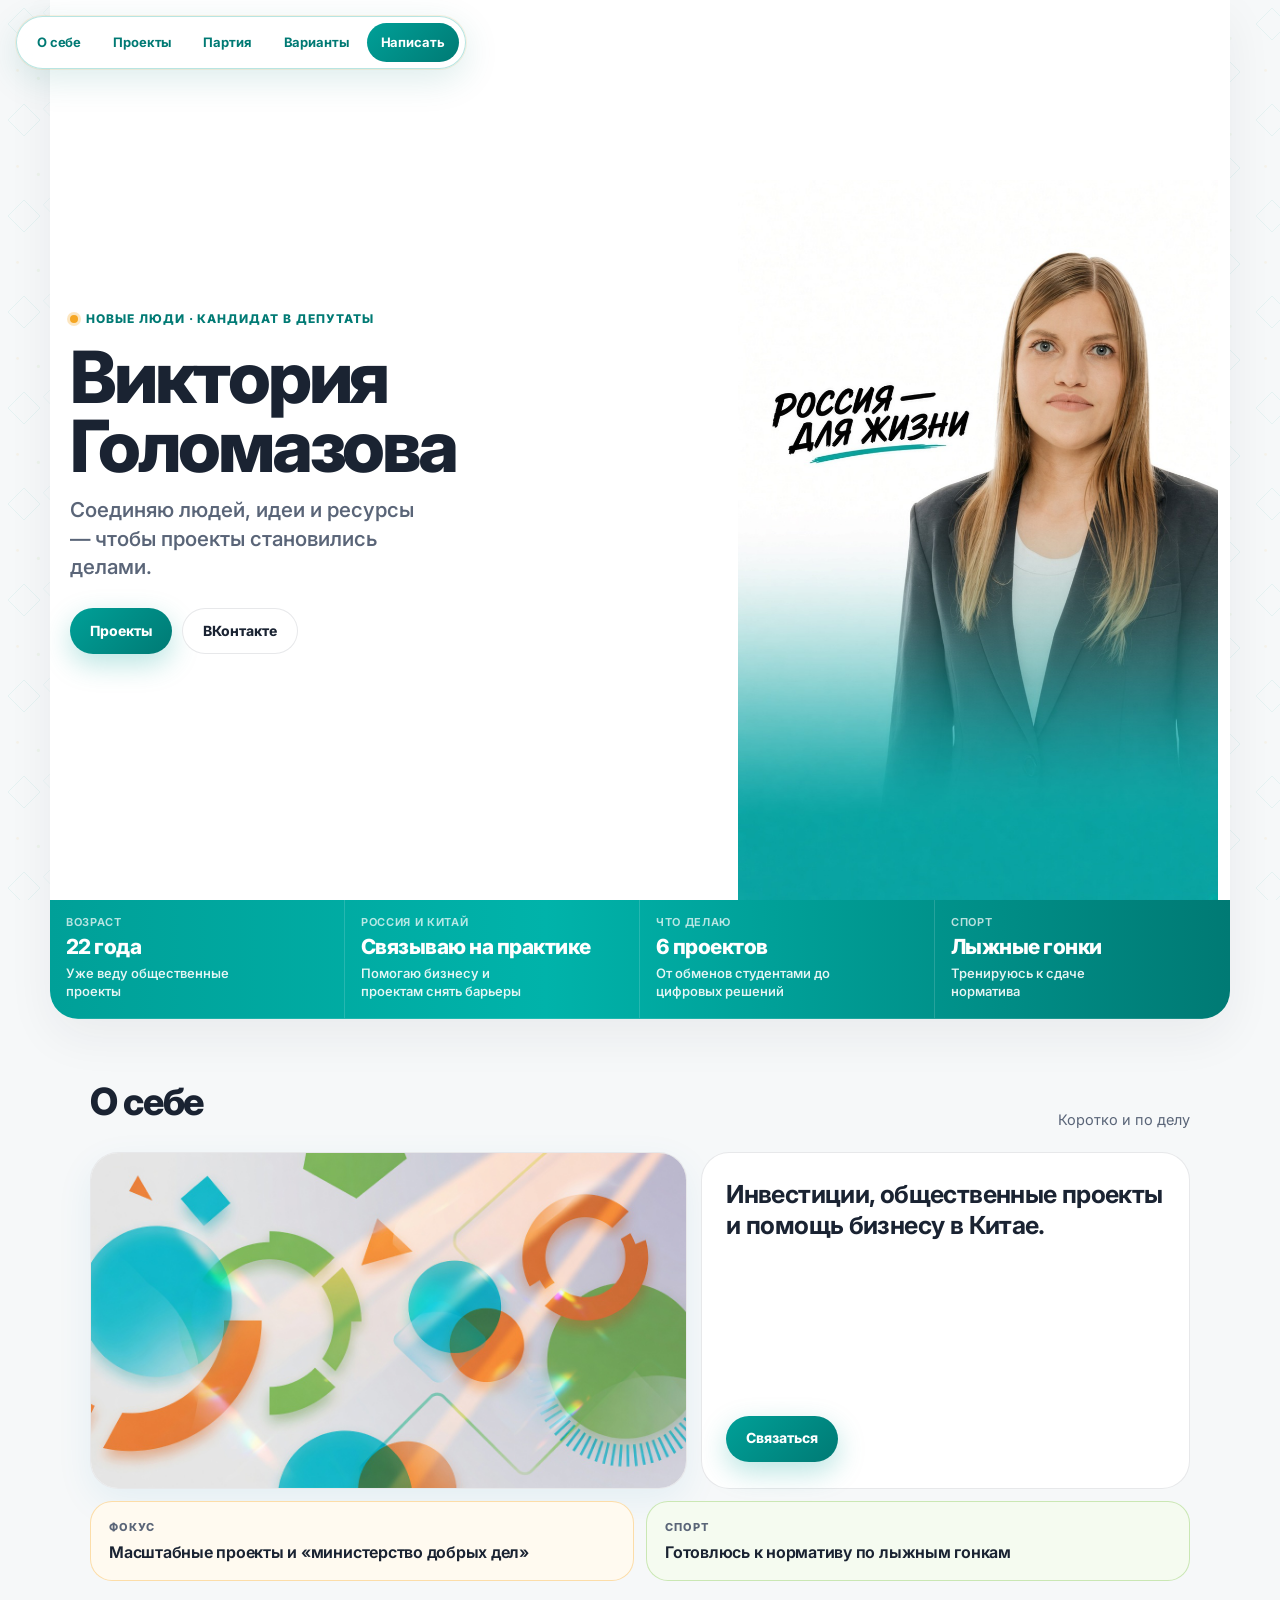
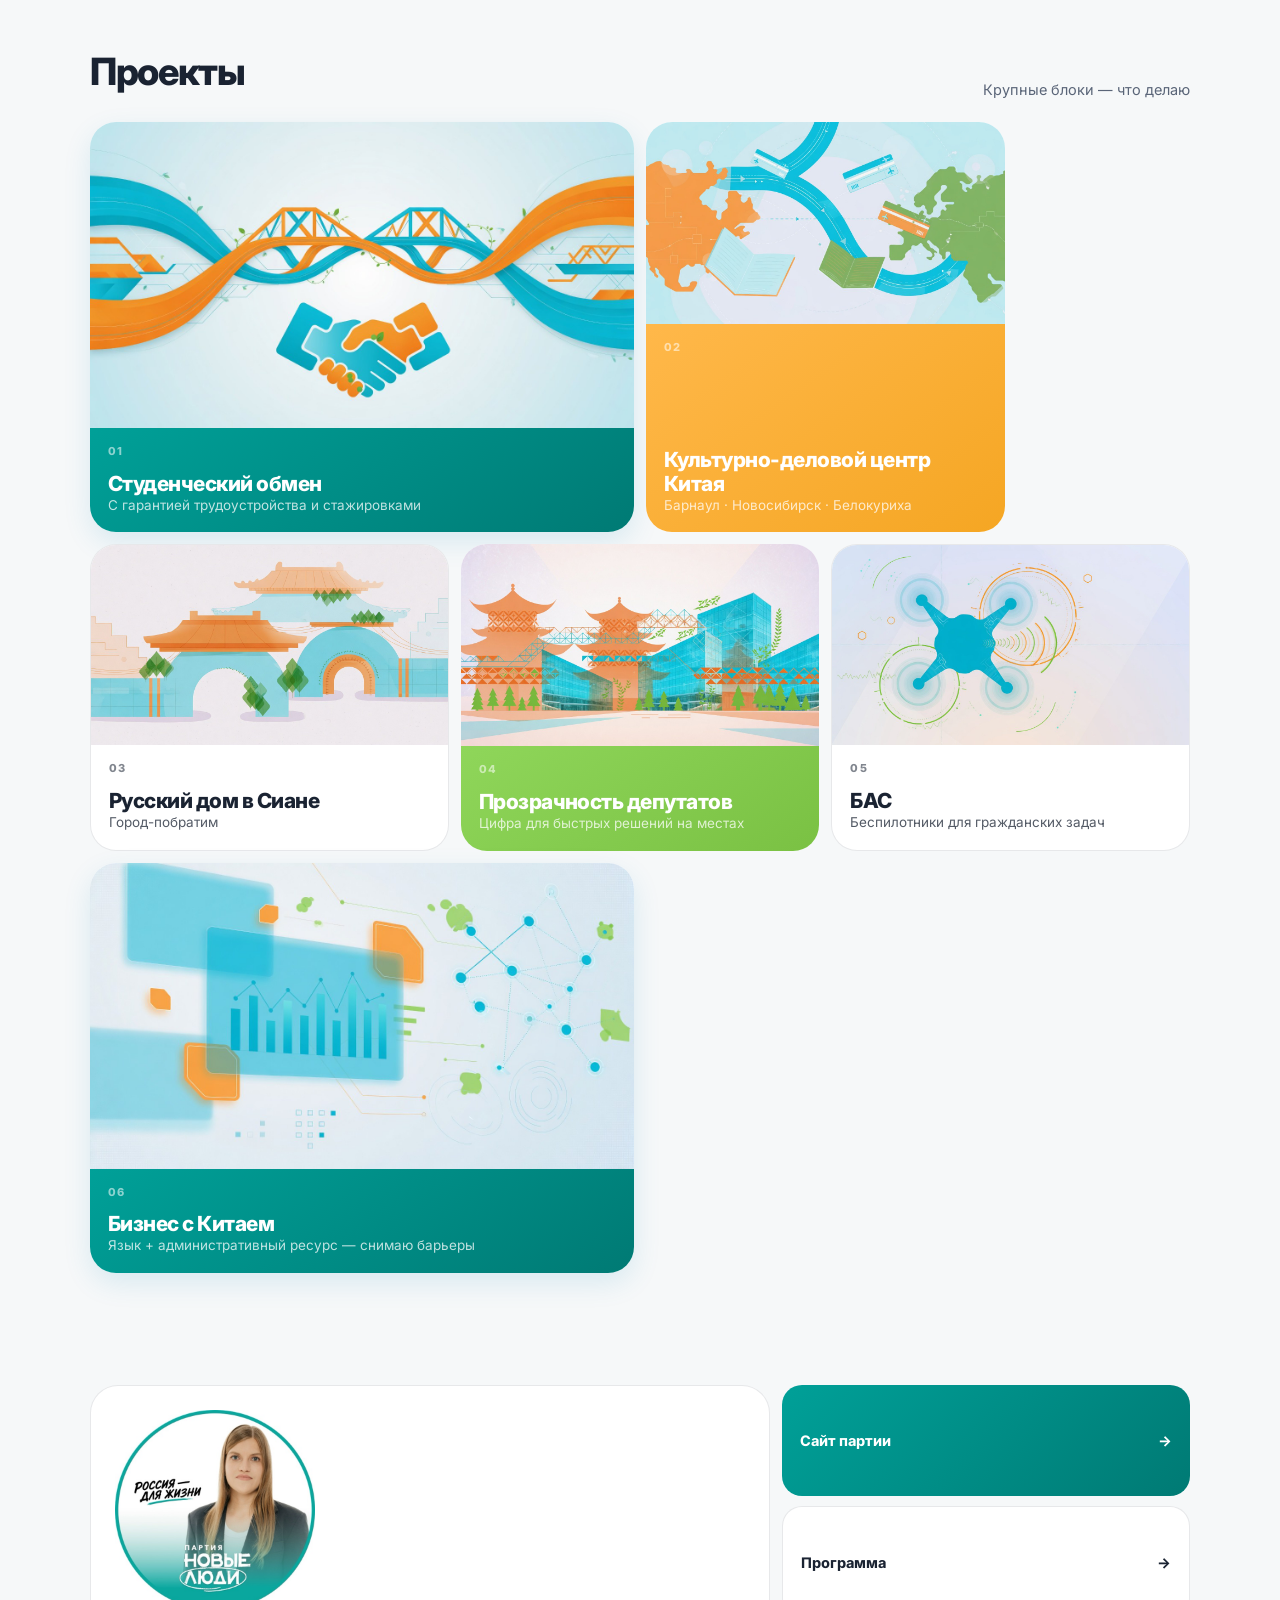
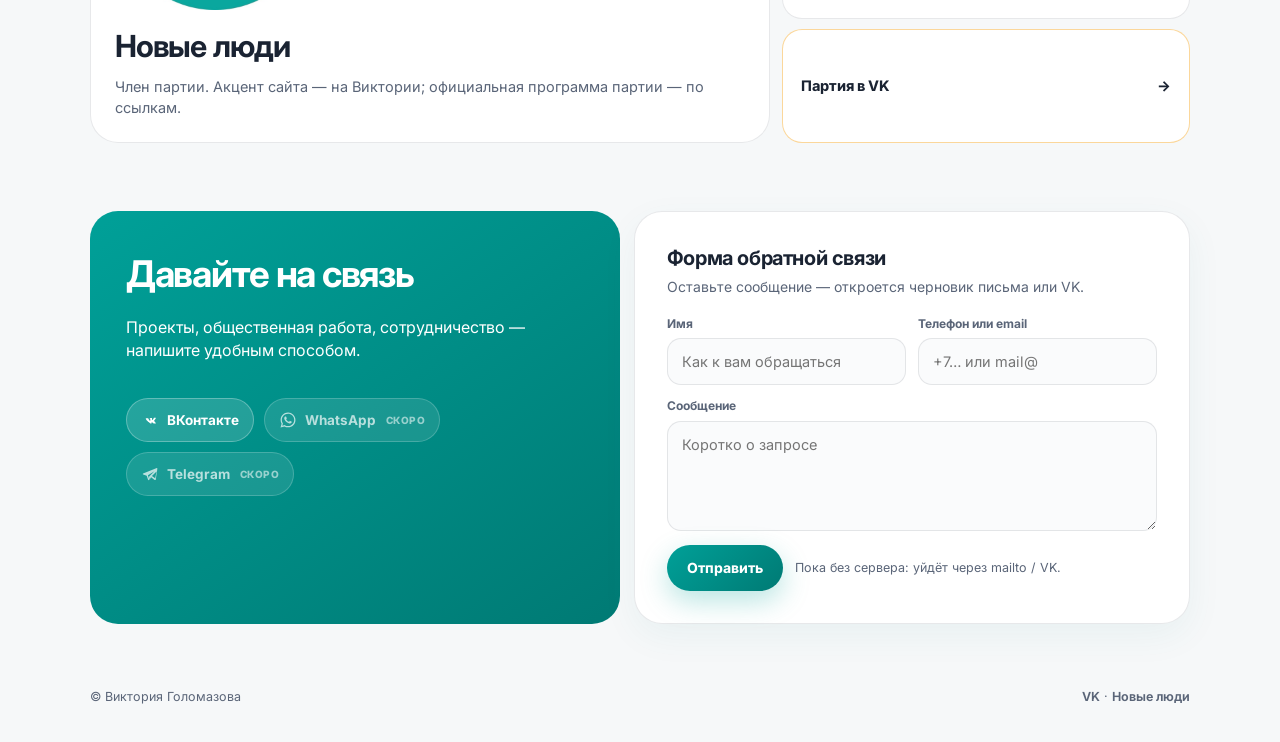
==== commit 2ce9c6a2: "Add five interactive design variants with a hub menu Ship magazine, cinema, glass, story, and kineti" ====
--- a/index.html
+++ b/index.html
@@ -12,7 +12,7 @@
   <link rel="preconnect" href="https://fonts.googleapis.com" />
   <link rel="preconnect" href="https://fonts.gstatic.com" crossorigin />
   <link href="https://fonts.googleapis.com/css2?family=Inter:wght@500;600;700;800&display=swap" rel="stylesheet" />
-  <link rel="stylesheet" href="css/styles.css?v=party13" />
+  <link rel="stylesheet" href="css/styles.css?v=party14" />
 </head>
 <body>
   <a class="skip" href="#main">К содержанию</a>
@@ -22,6 +22,7 @@
     <a href="#about">О себе</a>
     <a href="#projects">Проекты</a>
     <a href="#party">Партия</a>
+    <a href="variants/">Варианты</a>
     <a class="is-accent" href="https://vk.ru/vic_project" target="_blank" rel="noopener">Написать</a>
   </nav>
 
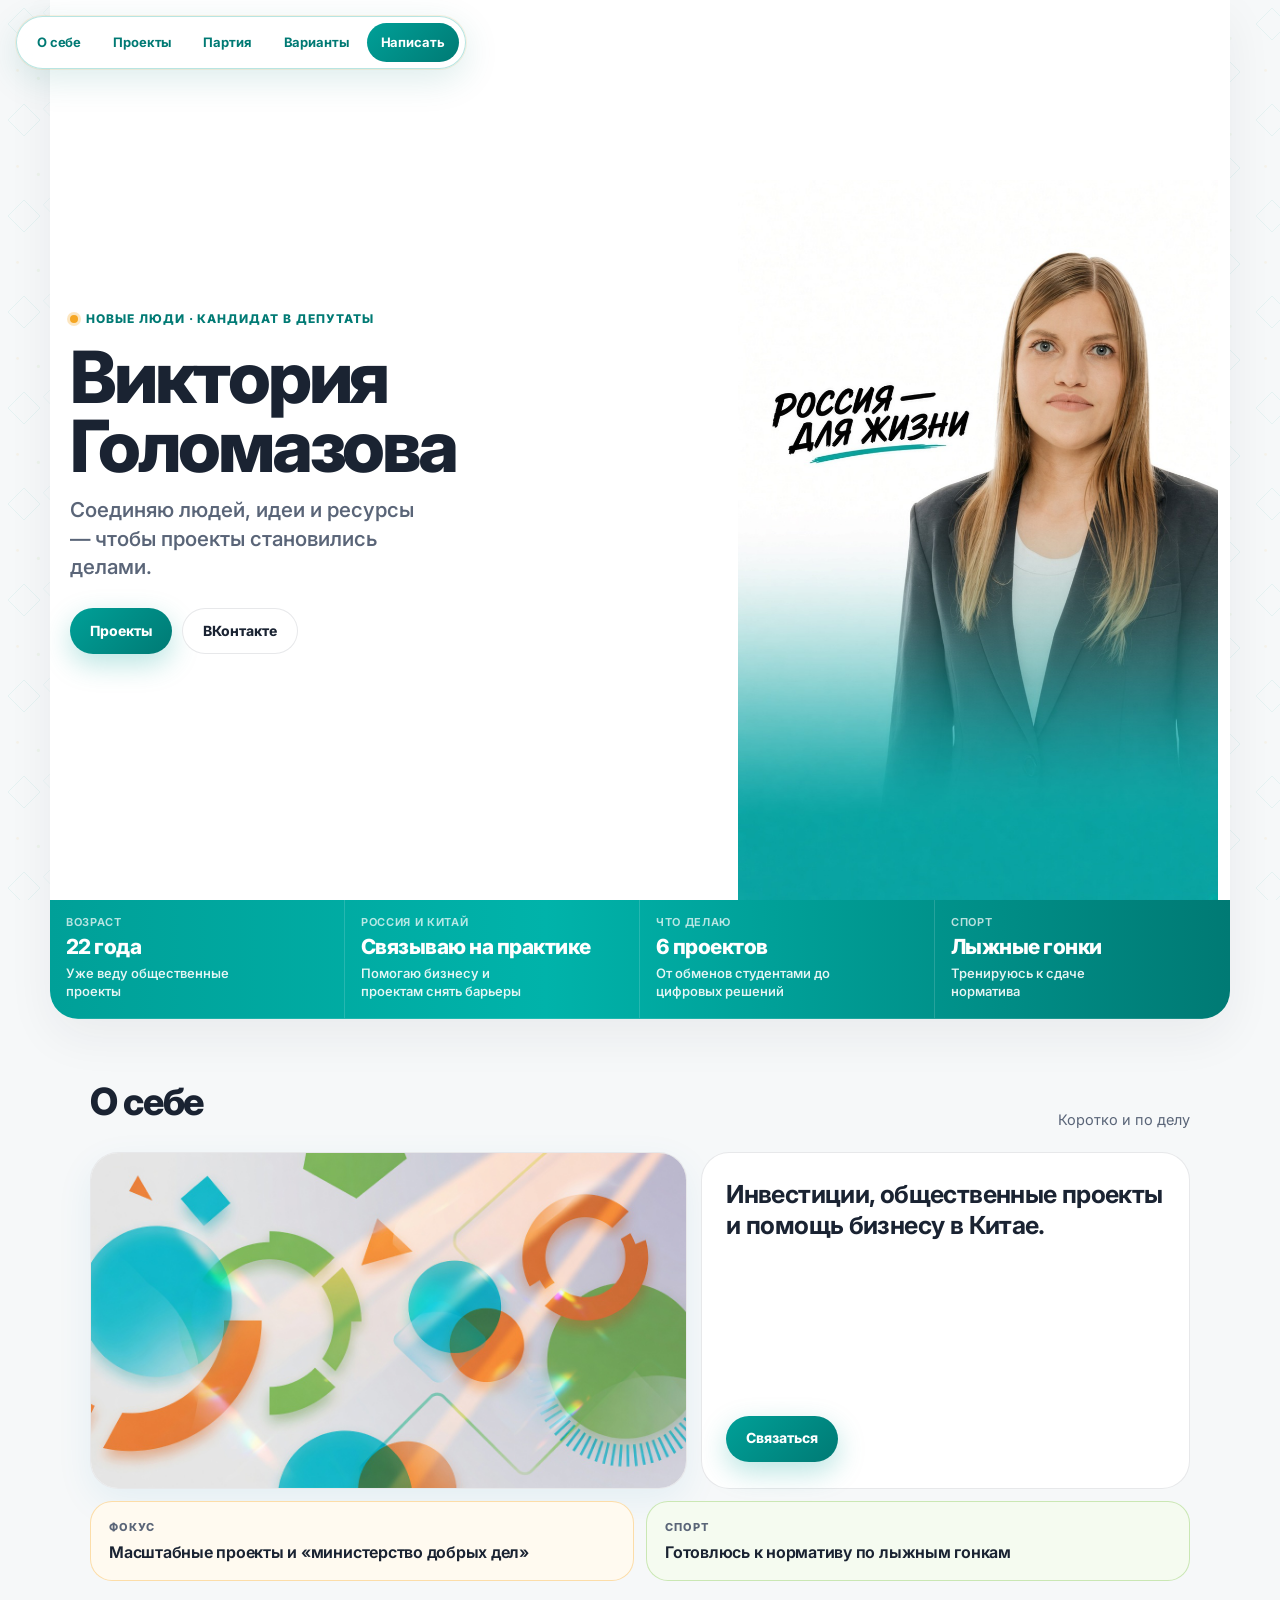
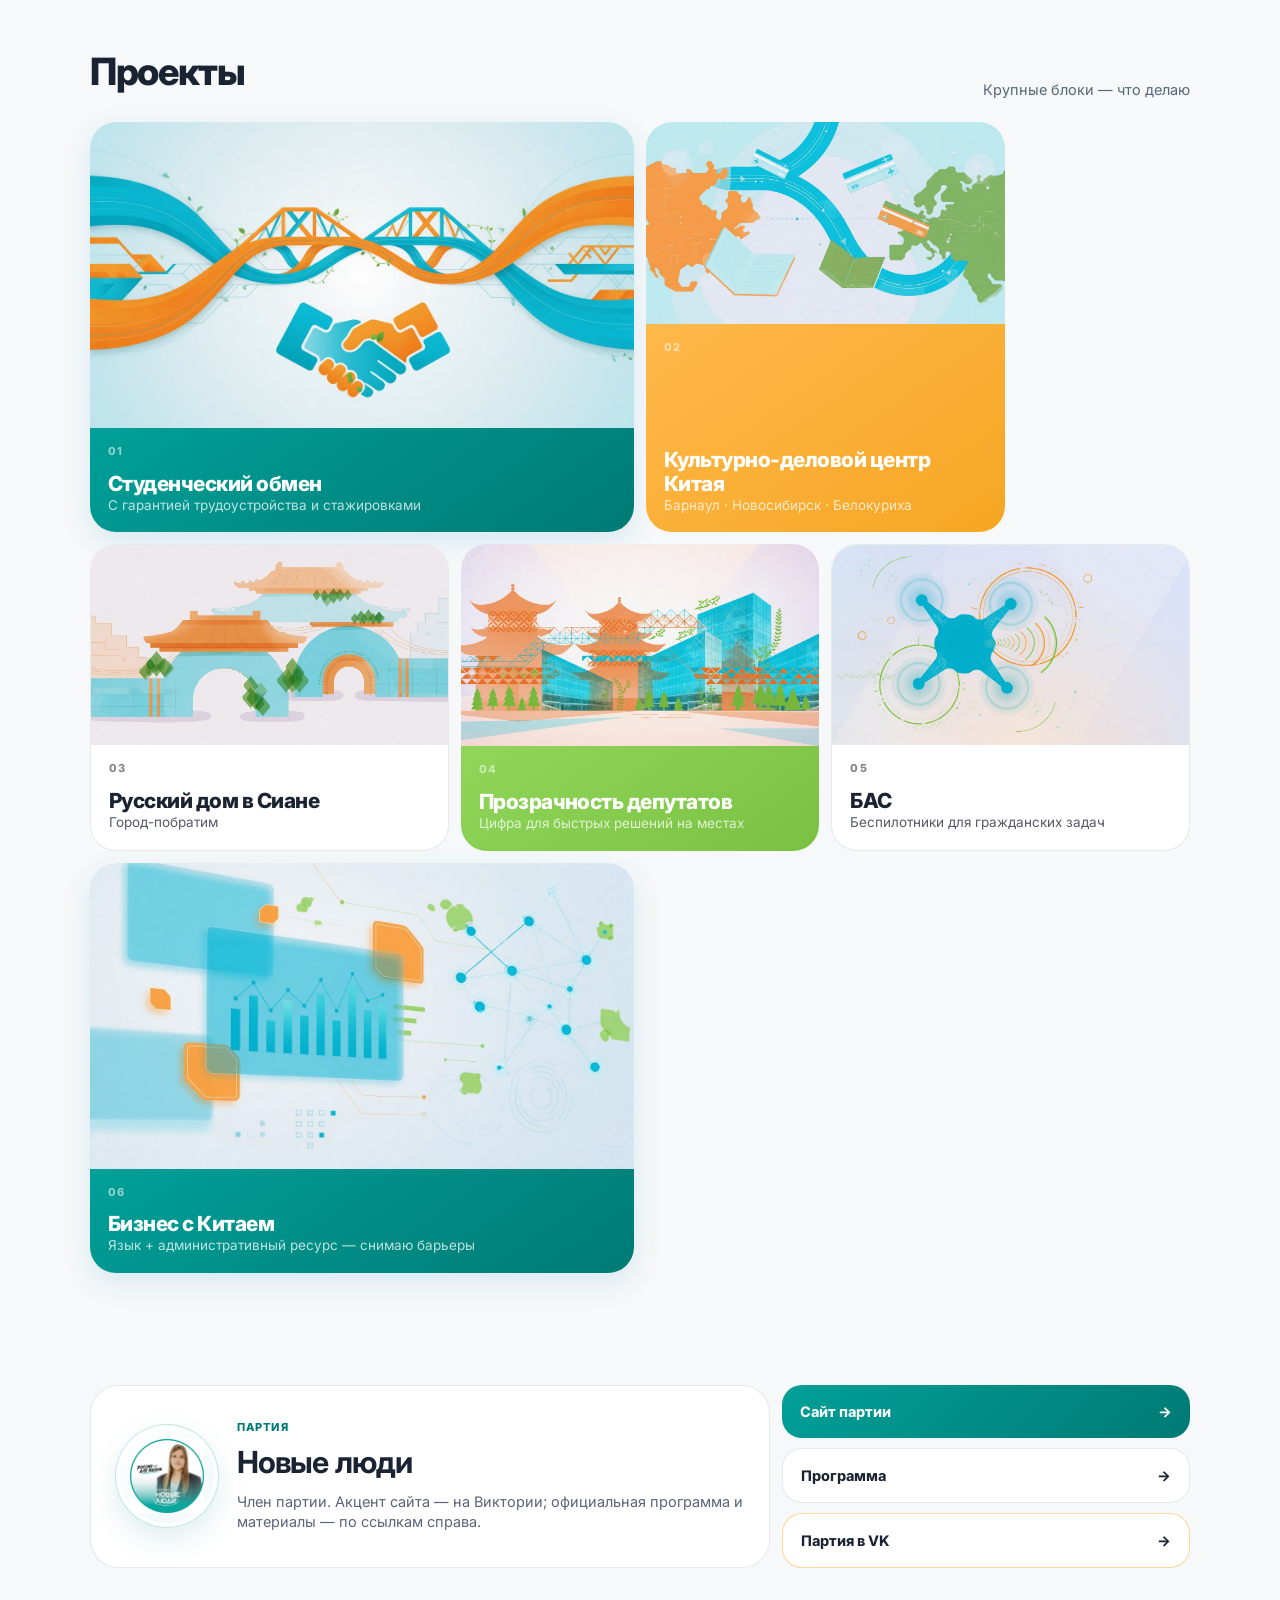
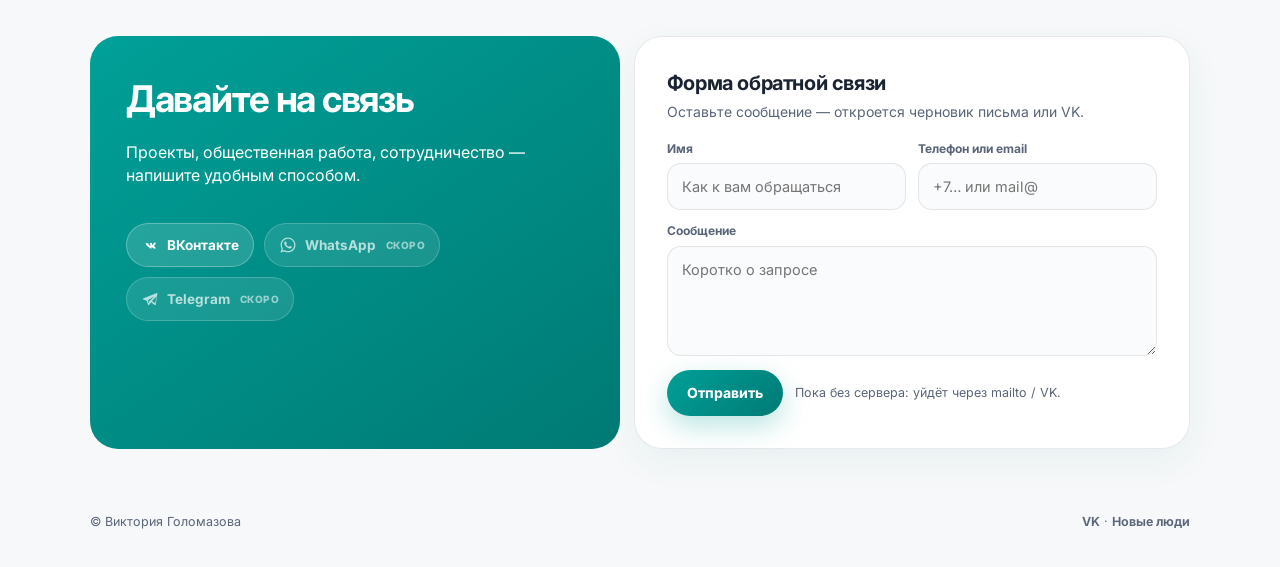
==== commit 442be484: "Present New People logo as a round badge in the party block Place the official logo in a circular fr" ====
--- a/index.html
+++ b/index.html
@@ -12,7 +12,7 @@
   <link rel="preconnect" href="https://fonts.googleapis.com" />
   <link rel="preconnect" href="https://fonts.gstatic.com" crossorigin />
   <link href="https://fonts.googleapis.com/css2?family=Inter:wght@500;600;700;800&display=swap" rel="stylesheet" />
-  <link rel="stylesheet" href="css/styles.css?v=party14" />
+  <link rel="stylesheet" href="css/styles.css?v=party15" />
 </head>
 <body>
   <a class="skip" href="#main">К содержанию</a>
@@ -190,9 +190,24 @@
     <section class="section" id="party">
       <div class="container party-row">
         <div class="party-card">
-          <img class="party-logo" src="media/brand/newpeople-logo.jpg" alt="Логотип партии «Новые люди»" width="280" height="160" loading="lazy" />
-          <h2>Новые люди</h2>
-          <p>Член партии. Акцент сайта — на Виктории; официальная программа партии — по ссылкам.</p>
+          <div class="party-brand">
+            <div class="party-logo-wrap" aria-hidden="true">
+              <img
+                class="party-logo"
+                src="media/brand/newpeople-logo.jpg"
+                alt="Логотип партии «Новые люди»"
+                width="600"
+                height="600"
+                loading="lazy"
+                decoding="async"
+              />
+            </div>
+            <div class="party-brand-text">
+              <p class="party-eyebrow">Партия</p>
+              <h2>Новые люди</h2>
+              <p>Член партии. Акцент сайта — на Виктории; официальная программа и материалы — по ссылкам справа.</p>
+            </div>
+          </div>
         </div>
         <div class="party-links">
           <a href="https://newpeople.ru/" target="_blank" rel="noopener">Сайт партии <span>→</span></a>
--- a/css/styles.css
+++ b/css/styles.css
@@ -469,26 +469,75 @@
   display: grid;
   grid-template-columns: 1.25fr 0.75fr;
   gap: 12px;
+  align-items: stretch;
 }
 @media (max-width: 720px) { .party-row { grid-template-columns: 1fr; } }
 .party-card {
   background: #fff;
   border-radius: 28px;
   border: 1px solid var(--line);
-  padding: 24px;
+  padding: 22px 24px;
+  display: flex;
+  align-items: center;
+}
+.party-brand {
+  display: flex;
+  align-items: center;
+  gap: 18px;
+  width: 100%;
+}
+.party-logo-wrap {
+  flex-shrink: 0;
+  width: 104px;
+  height: 104px;
+  border-radius: 50%;
+  overflow: hidden;
+  display: grid;
+  place-items: center;
+  padding: 14px;
+  background:
+    radial-gradient(circle at 30% 25%, rgba(255, 255, 255, 0.95), #f3faf9 70%);
+  border: 1px solid rgba(0, 160, 152, 0.22);
+  box-shadow:
+    0 12px 28px rgba(0, 122, 116, 0.12),
+    inset 0 0 0 4px rgba(255, 255, 255, 0.85);
 }
 .party-logo {
-  width: min(200px, 65%);
-  height: auto;
-  margin: 0 0 14px;
+  width: 100%;
+  height: 100%;
+  object-fit: contain;
+  margin: 0;
+  display: block;
+}
+.party-brand-text { min-width: 0; }
+.party-eyebrow {
+  margin: 0 0 4px;
+  font-size: 11px;
+  font-weight: 800;
+  letter-spacing: 0.1em;
+  text-transform: uppercase;
+  color: var(--np-teal-deep);
 }
 .party-card h2 {
   margin: 0 0 8px;
   font-size: clamp(1.45rem, 3vw, 1.9rem);
   letter-spacing: -0.03em;
 }
-.party-card p { margin: 0; color: var(--muted); font-size: 14.5px; }
-.party-links { display: grid; gap: 10px; }
+.party-brand-text > p:last-child {
+  margin: 0;
+  color: var(--muted);
+  font-size: 14.5px;
+  line-height: 1.4;
+}
+@media (max-width: 520px) {
+  .party-brand { flex-direction: column; align-items: flex-start; text-align: left; }
+  .party-logo-wrap { width: 88px; height: 88px; padding: 12px; }
+}
+.party-links {
+  display: grid;
+  gap: 10px;
+  align-content: stretch;
+}
 .party-links a {
   display: flex;
   align-items: center;
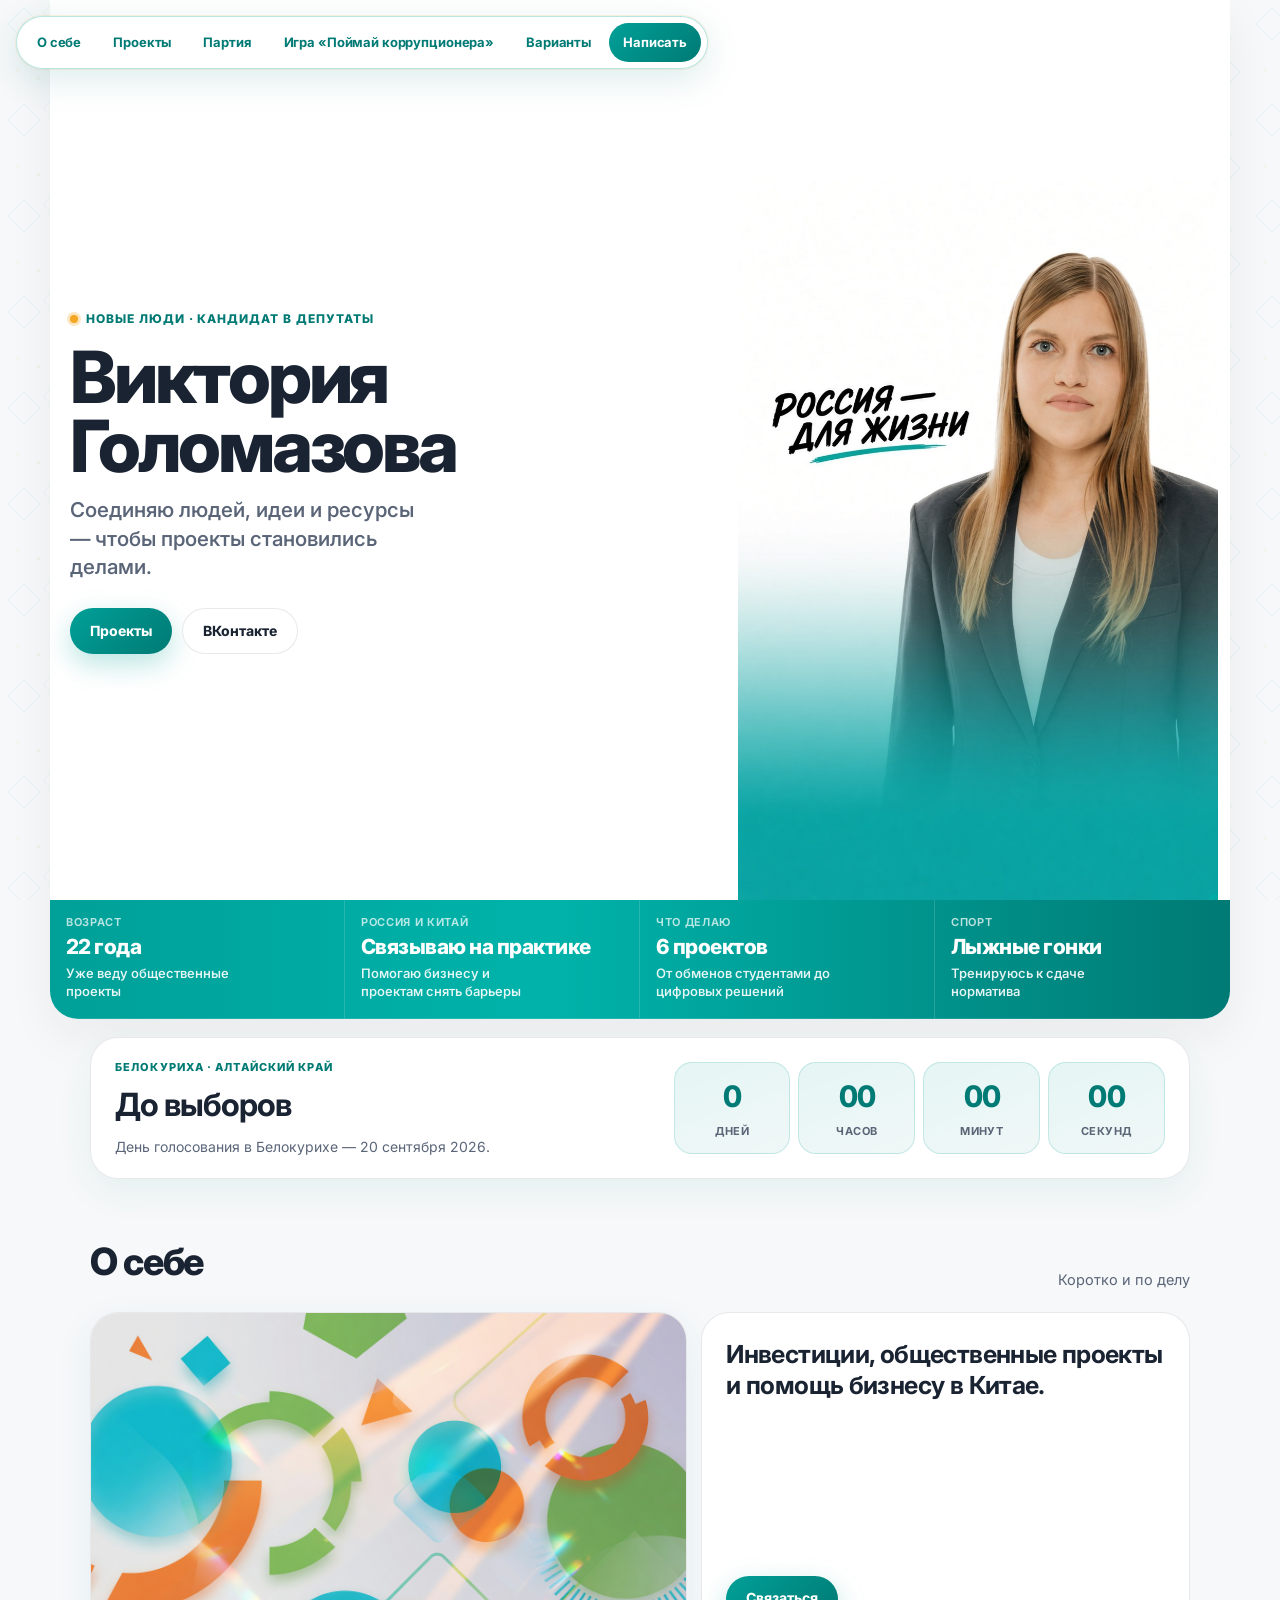
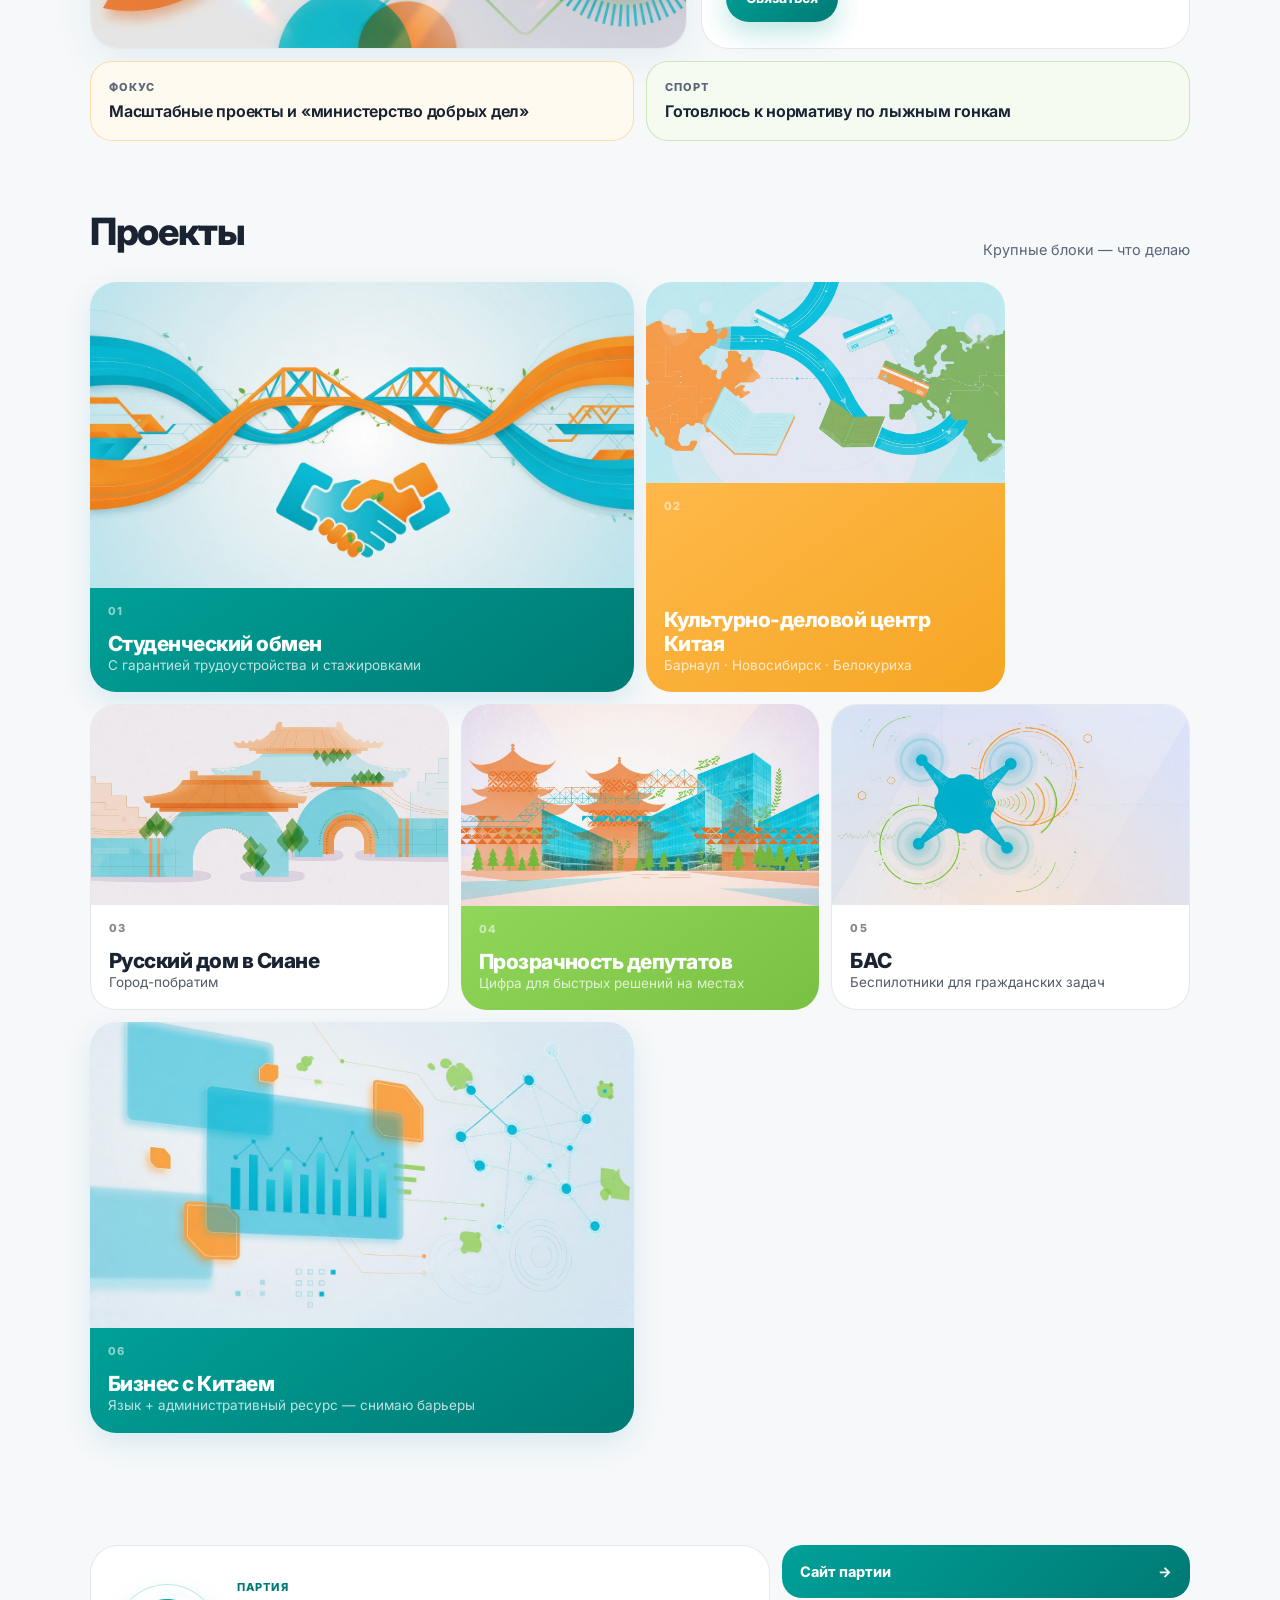
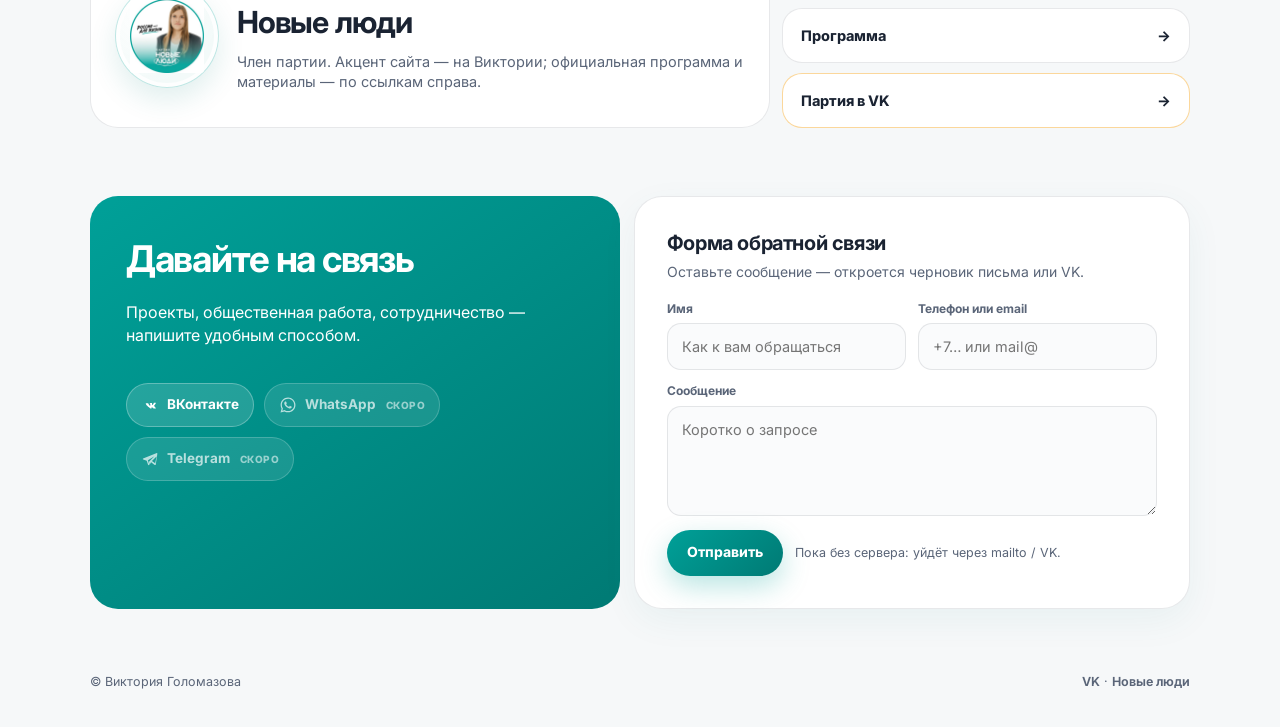
==== commit ec857acc: "Add catch-the-corrupt mini-game and Belokurikha election countdown Simple clicker arcade with abstra" ====
--- a/index.html
+++ b/index.html
@@ -12,7 +12,7 @@
   <link rel="preconnect" href="https://fonts.googleapis.com" />
   <link rel="preconnect" href="https://fonts.gstatic.com" crossorigin />
   <link href="https://fonts.googleapis.com/css2?family=Inter:wght@500;600;700;800&display=swap" rel="stylesheet" />
-  <link rel="stylesheet" href="css/styles.css?v=party15" />
+  <link rel="stylesheet" href="css/styles.css?v=party16" />
 </head>
 <body>
   <a class="skip" href="#main">К содержанию</a>
@@ -22,6 +22,8 @@
     <a href="#about">О себе</a>
     <a href="#projects">Проекты</a>
     <a href="#party">Партия</a>
+    <a href="game.html">Игра «Поймай коррупционера»</a>
+    <a class="nav-game-short" href="game.html" title="Игра «Поймай коррупционера»">Игра</a>
     <a href="variants/">Варианты</a>
     <a class="is-accent" href="https://vk.ru/vic_project" target="_blank" rel="noopener">Написать</a>
   </nav>
@@ -75,6 +77,26 @@
         </div>
       </div>
     </div>
+
+    <section class="countdown" id="elections" aria-label="До выборов в Белокурихе">
+      <div class="container countdown-inner">
+        <div class="countdown-copy">
+          <p class="countdown-kicker">Белокуриха · Алтайский край</p>
+          <h2>До выборов</h2>
+          <p class="countdown-note">
+            Голосование по выборам депутатов Белокурихинского городского Совета —
+            <strong>20&nbsp;сентября&nbsp;2026</strong>
+            (в краевой кампании также дни&nbsp;18–20&nbsp;сентября).
+          </p>
+        </div>
+        <div class="countdown-grid" id="countdown-grid" aria-live="polite">
+          <div class="countdown-cell"><b id="cd-days">—</b><span>дней</span></div>
+          <div class="countdown-cell"><b id="cd-hours">—</b><span>часов</span></div>
+          <div class="countdown-cell"><b id="cd-mins">—</b><span>минут</span></div>
+          <div class="countdown-cell"><b id="cd-secs">—</b><span>секунд</span></div>
+        </div>
+      </div>
+    </section>
 
     <section class="section" id="about">
       <div class="container">
@@ -282,5 +304,6 @@
 
   <script src="js/parallax.js?v=1" defer></script>
   <script src="js/contact.js?v=1" defer></script>
+  <script src="js/countdown.js?v=1" defer></script>
 </body>
 </html>
--- a/css/styles.css
+++ b/css/styles.css
@@ -91,8 +91,13 @@
   color: #fff;
 }
 .nav a.is-accent:hover { filter: brightness(1.05); color: #fff; }
+@media (max-width: 900px) {
+  .nav a[href="game.html"] { display: none; }
+  .nav a.nav-game-short { display: inline-flex; }
+}
+.nav a.nav-game-short { display: none; }
 @media (max-width: 520px) {
-  .nav { left: 10px; right: 10px; justify-content: center; }
+  .nav { left: 10px; right: 10px; justify-content: center; flex-wrap: wrap; }
   .nav a { padding: 10px 12px; font-size: 12.5px; }
 }
 
@@ -257,6 +262,74 @@
   color: #fff;
 }
 
+/* —— Election countdown (Belokurikha, 20 Sep 2026) —— */
+.countdown {
+  width: min(100%, var(--hero-max));
+  margin: 18px auto 0;
+  padding: 0 max(16px, env(safe-area-inset-left)) 0 max(16px, env(safe-area-inset-right));
+}
+.countdown-inner {
+  display: grid;
+  grid-template-columns: 1.1fr 1fr;
+  gap: 18px;
+  align-items: center;
+  padding: 22px 24px;
+  border-radius: 28px;
+  background: #fff;
+  border: 1px solid var(--line);
+  box-shadow: 0 12px 36px rgba(0, 122, 116, 0.07);
+}
+@media (max-width: 800px) {
+  .countdown-inner { grid-template-columns: 1fr; }
+}
+.countdown-kicker {
+  margin: 0 0 6px;
+  font-size: 11px;
+  font-weight: 800;
+  letter-spacing: 0.1em;
+  text-transform: uppercase;
+  color: var(--np-teal-deep);
+}
+.countdown-copy h2 {
+  margin: 0 0 8px;
+  font-size: clamp(1.5rem, 3.5vw, 2rem);
+  letter-spacing: -0.03em;
+}
+.countdown-note {
+  margin: 0;
+  color: var(--muted);
+  font-size: 14px;
+  line-height: 1.4;
+  max-width: 42ch;
+}
+.countdown-grid {
+  display: grid;
+  grid-template-columns: repeat(4, 1fr);
+  gap: 8px;
+}
+.countdown-cell {
+  text-align: center;
+  padding: 12px 6px;
+  border-radius: 18px;
+  background: linear-gradient(160deg, rgba(0, 160, 152, 0.1), rgba(0, 122, 116, 0.06));
+  border: 1px solid rgba(0, 160, 152, 0.18);
+}
+.countdown-cell b {
+  display: block;
+  font-size: clamp(1.35rem, 3.5vw, 1.85rem);
+  font-weight: 800;
+  letter-spacing: -0.03em;
+  color: var(--np-teal-deep);
+  font-variant-numeric: tabular-nums;
+}
+.countdown-cell span {
+  font-size: 11px;
+  font-weight: 700;
+  letter-spacing: 0.04em;
+  text-transform: uppercase;
+  color: var(--muted);
+}
+
 /* strip */
 .strip {
   display: grid;
